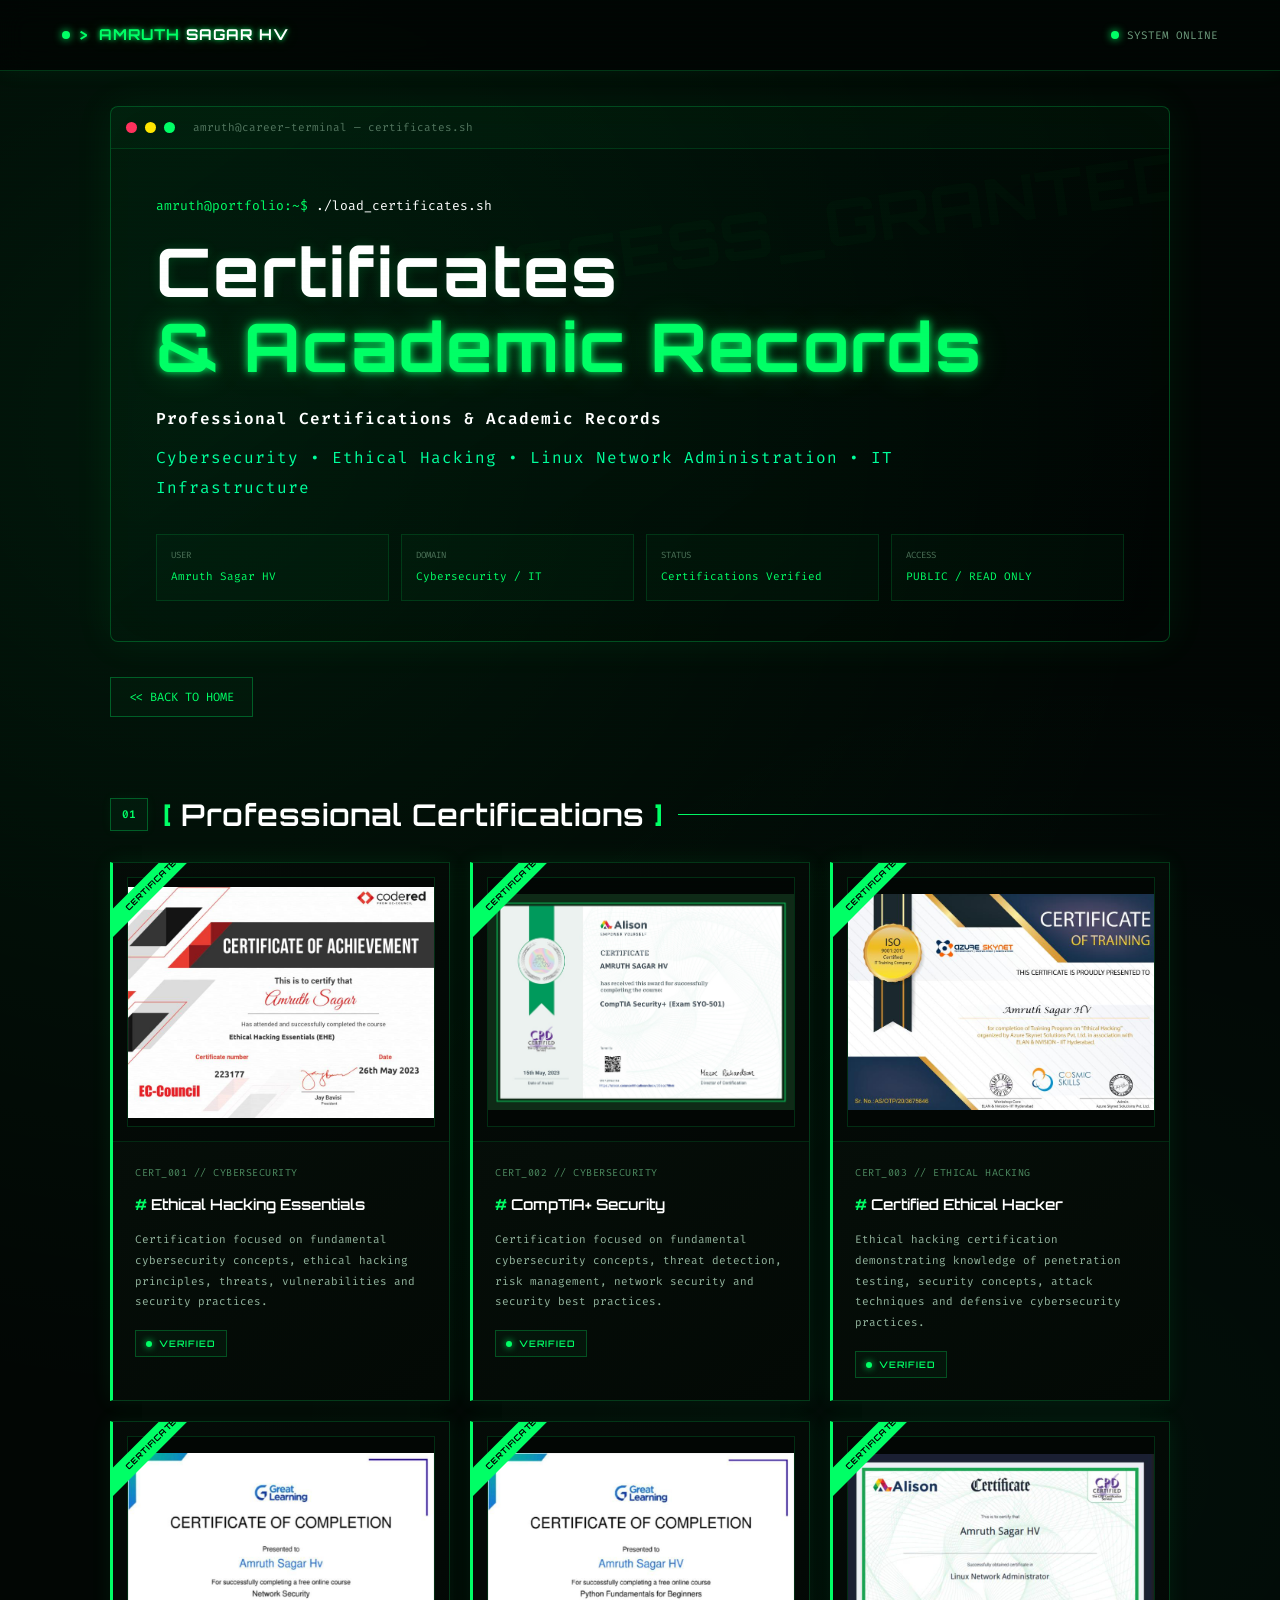
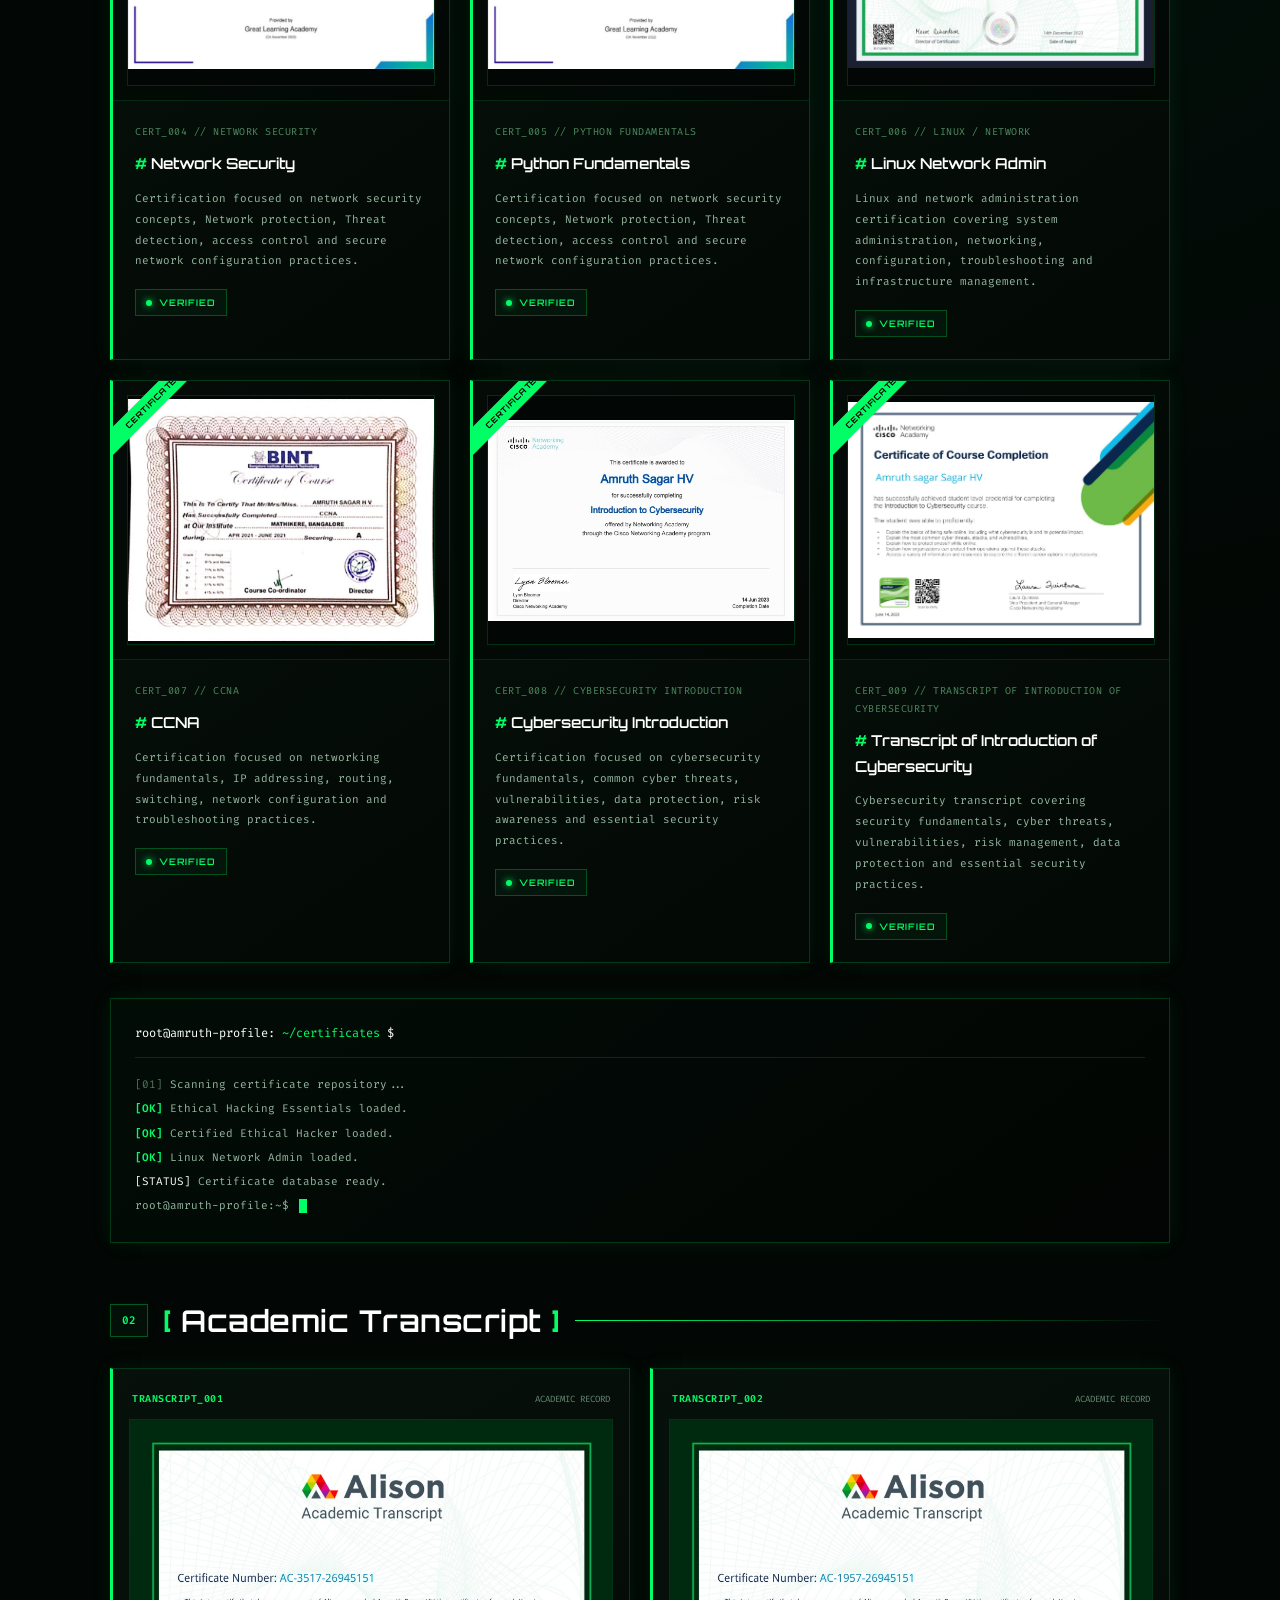
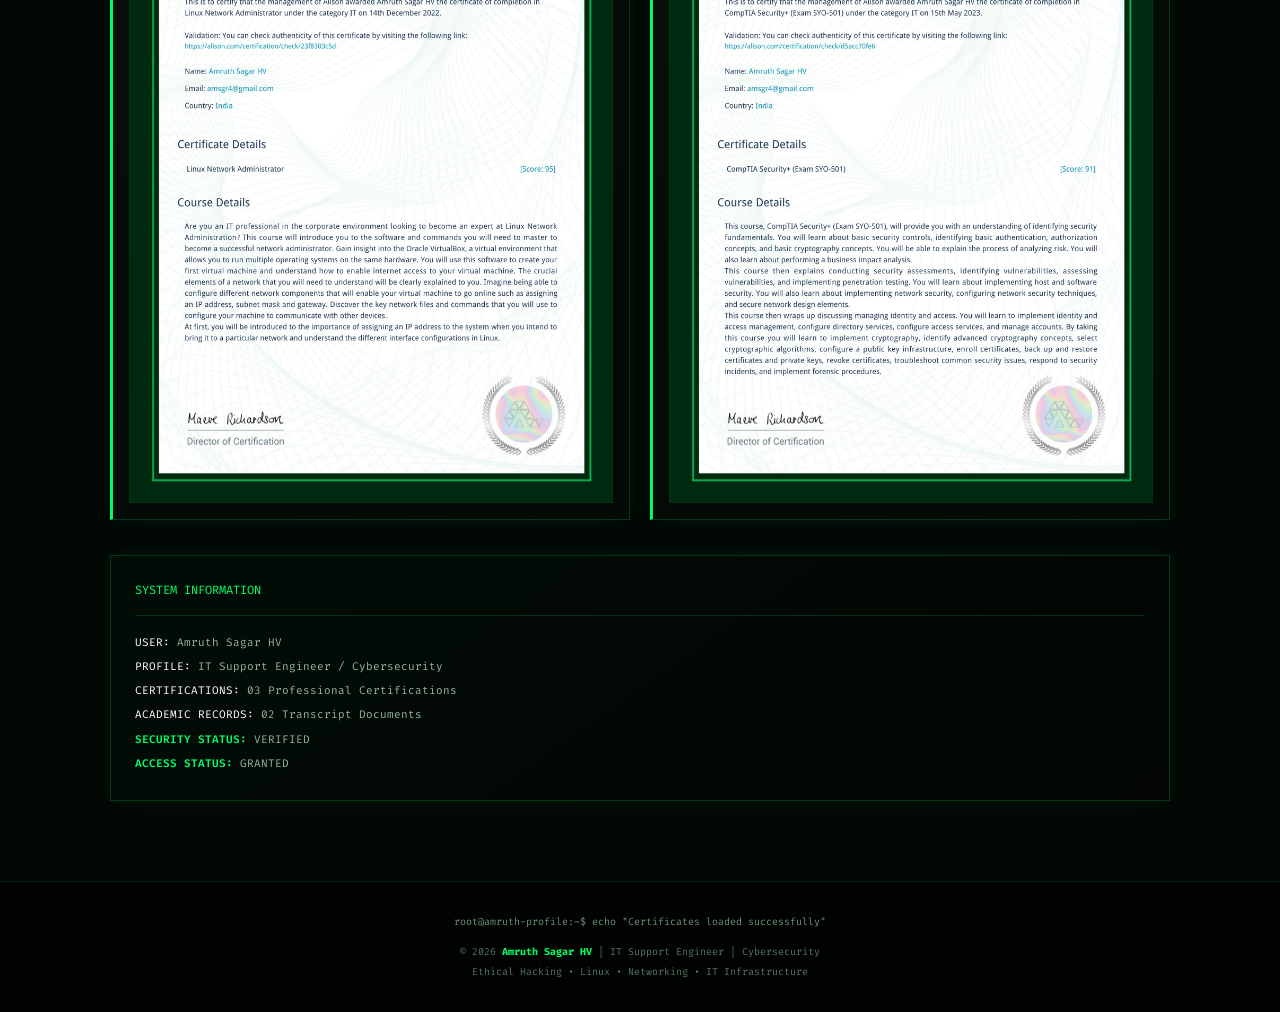
==== certificate.html @ bae7a98d "Update certificate details for cybersecurity transcript" ====
<!DOCTYPE html>
<html lang="en">
<head>
    <meta charset="UTF-8">

    <meta name="viewport"
          content="width=device-width, initial-scale=1.0">

    <meta name="description"
          content="Certificates & Academic Transcript - Amruth Sagar HV | IT Support Engineer | Cybersecurity | Ethical Hacking | Linux Network Administration">

    <meta name="keywords"
          content="Amruth Sagar HV, Certificates, Ethical Hacking Essentials, Certified Ethical Hacker, CEH, Linux Network Admin, Academic Transcript, Cybersecurity, IT Support Engineer">

    <meta name="author"
          content="Amruth Sagar HV">

    <meta name="theme-color"
          content="#020604">

    <title>Certificates | Amruth Sagar HV</title>

    <!-- =========================================================
         GOOGLE FONTS
    ========================================================== -->

    <link rel="preconnect"
          href="https://fonts.googleapis.com">

    <link rel="preconnect"
          href="https://fonts.gstatic.com"
          crossorigin>

    <link href="https://fonts.googleapis.com/css2?family=Fira+Code:wght@300;400;500;600;700&family=Orbitron:wght@400;500;600;700;800&display=swap"
          rel="stylesheet">

    <style>

        /* =========================================================
           ROOT VARIABLES — PROFESSIONAL EXPERIENCE THEME
        ========================================================= */

        :root {
            --black: #020604;
            --black2: #040a06;
            --panel: #07110b;
            --panel2: #09170e;

            --green: #00ff66;
            --green2: #00d957;
            --neon: #00ff9c;

            --text: #d9ffe6;
            --muted: #6e9b7d;
            --muted2: #42634d;

            --border: rgba(0,255,102,0.20);
            --danger: #ff315d;
            --warning: #ffe600;

            --shadow:
                0 0 20px rgba(0,255,102,0.08);
        }


        /* =========================================================
           RESET
        ========================================================= */

        * {
            margin: 0;
            padding: 0;
            box-sizing: border-box;
        }

        html {
            scroll-behavior: smooth;
            background: var(--black);
        }

        body {
            min-height: 100vh;

            background:
                radial-gradient(
                    circle at 15% 10%,
                    rgba(0,255,102,0.07),
                    transparent 25%
                ),
                radial-gradient(
                    circle at 85% 35%,
                    rgba(0,255,156,0.035),
                    transparent 28%
                ),
                var(--black);

            color: var(--text);

            font-family:
                "Fira Code",
                monospace;

            overflow-x: hidden;
        }

        a {
            color: inherit;
            text-decoration: none;
        }

        button,
        input {
            font: inherit;
        }

        img {
            max-width: 100%;
        }

        ::selection {
            background: var(--green);
            color: #000;
        }


        /* =========================================================
           MATRIX BACKGROUND
        ========================================================= */

        #matrix {
            position: fixed;
            inset: 0;

            width: 100%;
            height: 100%;

            z-index: -10;
            opacity: 0.09;

            pointer-events: none;
        }


        /* =========================================================
           CYBER GRID
        ========================================================= */

        body::after {
            content: "";

            position: fixed;
            inset: 0;

            z-index: -8;
            pointer-events: none;

            background-image:
                linear-gradient(
                    rgba(0,255,102,0.025) 1px,
                    transparent 1px
                ),
                linear-gradient(
                    90deg,
                    rgba(0,255,102,0.025) 1px,
                    transparent 1px
                );

            background-size: 45px 45px;

            mask-image:
                linear-gradient(
                    to bottom,
                    black,
                    transparent 90%
                );
        }


        /* =========================================================
           SCANLINES
        ========================================================= */

        body::before {
            content: "";

            position: fixed;
            inset: 0;

            z-index: 9998;
            pointer-events: none;

            background:
                repeating-linear-gradient(
                    to bottom,
                    rgba(0,255,102,0.025) 0px,
                    rgba(0,255,102,0.025) 1px,
                    transparent 1px,
                    transparent 4px
                );

            opacity: 0.45;
        }


        /* =========================================================
           TOP TERMINAL NAVIGATION
        ========================================================= */

        .terminal-bar {
            position: sticky;
            top: 0;
            z-index: 1000;

            width: 100%;

            background: rgba(2,6,4,0.94);

            backdrop-filter: blur(12px);
            -webkit-backdrop-filter: blur(12px);

            border-bottom: 1px solid var(--border);

            box-shadow:
                0 0 25px rgba(0,255,102,0.06);
        }

        .terminal-inner {
            width: 100%;
            max-width: 1200px;

            min-height: 70px;

            margin: auto;
            padding: 0 22px;

            display: flex;
            align-items: center;
            justify-content: space-between;
            gap: 20px;
        }

        .terminal-left {
            display: flex;
            align-items: center;
            gap: 9px;

            min-width: 0;
        }

        .terminal-dot {
            flex-shrink: 0;

            width: 8px;
            height: 8px;

            border-radius: 50%;

            background: var(--green);

            box-shadow:
                0 0 8px var(--green);

            animation: pulse 1.5s infinite;
        }

        .terminal-title {
            color: var(--green);

            font-family:
                "Orbitron",
                sans-serif;

            font-size: 15px;
            font-weight: 700;
            letter-spacing: 1px;

            text-shadow:
                0 0 5px var(--green),
                0 0 15px rgba(0,255,102,0.25);

            white-space: nowrap;
        }

        .terminal-title span {
            color: #fff;
        }

        .terminal-title::before {
            content: "> ";

            color: var(--green);

            font-family:
                "Fira Code",
                monospace;
        }

        .terminal-status {
            display: flex;
            align-items: center;
            gap: 8px;

            color: var(--muted);
            font-size: 11px;

            white-space: nowrap;
        }

        @keyframes pulse {
            0%, 100% {
                opacity: 1;
            }

            50% {
                opacity: 0.35;
            }
        }


        /* =========================================================
           MAIN CONTAINER
        ========================================================= */

        .container {
            width: 100%;
            max-width: 1100px;

            margin: 35px auto 80px;
            padding: 0 20px;
        }


        /* =========================================================
           HERO / TERMINAL WINDOW
        ========================================================= */

        .hero {
            position: relative;

            width: 100%;

            overflow: hidden;

            background:
                linear-gradient(
                    145deg,
                    rgba(0,255,102,0.035),
                    rgba(0,0,0,0.2)
                );

            border: 1px solid rgba(0,255,102,0.25);
            border-radius: 8px;

            box-shadow:
                0 0 40px rgba(0,255,102,0.07),
                inset 0 0 50px rgba(0,255,102,0.015);

            margin-bottom: 35px;
        }

        .hero-terminal-bar {
            min-height: 42px;

            padding: 0 15px;

            display: flex;
            align-items: center;
            gap: 8px;

            background: rgba(0,255,102,0.025);

            border-bottom:
                1px solid rgba(0,255,102,0.13);
        }

        .terminal-circle {
            width: 11px;
            height: 11px;

            flex-shrink: 0;
            border-radius: 50%;
        }

        .terminal-circle.red {
            background: var(--danger);
        }

        .terminal-circle.yellow {
            background: var(--warning);
        }

        .terminal-circle.green {
            background: var(--green);
        }

        .hero-terminal-title {
            margin-left: 10px;

            color: #53765f;
            font-size: 11px;

            overflow: hidden;
            text-overflow: ellipsis;
            white-space: nowrap;
        }

        .hero-content {
            position: relative;
            z-index: 1;

            padding: 45px 45px 40px;
        }

        .hero-content::after {
            content: "ACCESS_GRANTED";

            position: absolute;
            right: -20px;
            top: 35px;

            color: rgba(0,255,102,0.025);

            font-family:
                "Orbitron",
                sans-serif;

            font-size: clamp(25px, 5vw, 65px);
            font-weight: 800;

            transform: rotate(-8deg);

            pointer-events: none;
            white-space: nowrap;
        }

        .command-line {
            position: relative;
            z-index: 2;

            color: var(--green);

            font-size: 13px;
            line-height: 1.8;

            margin-bottom: 17px;

            overflow-wrap: anywhere;
        }

        .command-line span {
            color: #fff;
        }

        .hero h1 {
            position: relative;
            z-index: 2;

            color: #fff;

            font-family:
                "Orbitron",
                sans-serif;

            font-size: clamp(35px, 6vw, 67px);
            font-weight: 700;

            line-height: 1.12;
            letter-spacing: 2px;

            margin-bottom: 20px;

            text-shadow:
                0 0 12px rgba(0,255,102,0.16);
        }

        .hero h1 span {
            display: block;

            color: var(--green);

            text-shadow:
                0 0 8px var(--green),
                0 0 30px rgba(0,255,102,0.25);
        }

        .hero-subtitle {
            position: relative;
            z-index: 2;

            max-width: 850px;

            color: var(--neon);

            font-size: clamp(13px, 2vw, 16px);
            line-height: 1.9;
            letter-spacing: 1px;

            margin-bottom: 18px;
        }

        .hero-subtitle strong {
            color: #fff;
            font-weight: 600;
        }

        .hero-subtitle br {
            display: block;
            content: "";
            margin-bottom: 8px;
        }


        /* =========================================================
           SYSTEM INFO
        ========================================================= */

        .system-info {
            position: relative;
            z-index: 2;

            display: grid;
            grid-template-columns: repeat(4, minmax(0, 1fr));

            gap: 12px;
            margin-top: 30px;
        }

        .info-box {
            min-width: 0;

            padding: 14px;

            background: rgba(0,255,102,0.025);

            border:
                1px solid rgba(0,255,102,0.14);

            transition:
                border-color 0.3s ease,
                background 0.3s ease,
                transform 0.3s ease;
        }

        .info-box:hover {
            background: rgba(0,255,102,0.045);

            border-color:
                rgba(0,255,102,0.45);

            transform: translateY(-3px);
        }

        .info-label {
            display: block;

            color: #4d7259;

            font-size: 9px;
            text-transform: uppercase;

            margin-bottom: 7px;
        }

        .info-value {
            color: var(--green);

            font-size: 11px;
            line-height: 1.7;

            overflow-wrap: anywhere;
        }


        /* =========================================================
           BACK BUTTON
        ========================================================= */

        .back-button {
            display: inline-flex;
            align-items: center;
            justify-content: center;
            gap: 9px;

            padding: 11px 18px;

            color: var(--green);

            background: rgba(0,255,102,0.025);

            border:
                1px solid rgba(0,255,102,0.3);

            font-size: 12px;

            margin-bottom: 20px;

            transition:
                background 0.3s ease,
                color 0.3s ease,
                box-shadow 0.3s ease,
                transform 0.3s ease;
        }

        .back-button:hover {
            background: var(--green);
            color: #000;

            box-shadow:
                0 0 18px rgba(0,255,102,0.3);

            transform: translateX(-3px);
        }

        .back-button:focus-visible {
            outline: 2px solid var(--green);
            outline-offset: 4px;
        }


        /* =========================================================
           SECTION HEADERS
        ========================================================= */

        .section-header {
            display: flex;
            align-items: center;
            gap: 15px;

            margin: 55px 0 25px;
        }

        .section-number {
            flex-shrink: 0;

            color: var(--green);

            background: rgba(0,255,102,0.04);

            border:
                1px solid rgba(0,255,102,0.3);

            padding: 8px 11px;

            font-family:
                "Fira Code",
                monospace;

            font-size: 11px;
            font-weight: 600;

            box-shadow:
                0 0 12px rgba(0,255,102,0.05);
        }

        .section-header h2 {
            color: #fff;

            font-family:
                "Orbitron",
                sans-serif;

            font-size: clamp(20px, 3.5vw, 30px);
            font-weight: 600;

            line-height: 1.5;
            letter-spacing: 0.5px;
        }

        .section-header h2::before {
            content: "[ ";

            color: var(--green);
        }

        .section-header h2::after {
            content: " ]";

            color: var(--green);
        }

        .section-line {
            flex: 1;

            min-width: 15px;
            height: 1px;

            background:
                linear-gradient(
                    to right,
                    var(--green),
                    transparent
                );
        }


        /* =========================================================
           CERTIFICATE GRID
        ========================================================= */

        .certificate-grid {
            display: grid;

            grid-template-columns:
                repeat(3, minmax(0, 1fr));

            gap: 20px;
        }


        /* =========================================================
           CERTIFICATE CARDS
        ========================================================= */

        .certificate-card {
            position: relative;

            min-width: 0;
            overflow: hidden;

            background:
                linear-gradient(
                    145deg,
                    rgba(7,17,11,0.97),
                    rgba(3,9,5,0.98)
                );

            border:
                1px solid rgba(0,255,102,0.18);

            border-left:
                3px solid var(--green);

            box-shadow: var(--shadow);

            transition:
                transform 0.35s ease,
                border-color 0.35s ease,
                box-shadow 0.35s ease;
        }

        .certificate-card:hover {
            transform: translateY(-5px);

            border-color:
                rgba(0,255,102,0.5);

            box-shadow:
                0 0 25px rgba(0,255,102,0.10);
        }

        .certificate-card::before {
            content: "CERTIFICATE";

            position: absolute;
            top: 12px;
            left: -34px;

            z-index: 5;

            padding: 5px 38px;

            color: #000;
            background: var(--green);

            font-family:
                "Orbitron",
                sans-serif;

            font-size: 8px;
            font-weight: 700;
            letter-spacing: 0.5px;

            transform: rotate(-45deg);
        }

        .certificate-image-wrapper {
            padding: 14px;

            background: rgba(0,0,0,0.3);

            border-bottom:
                1px solid rgba(0,255,102,0.13);
        }

        .certificate-image-wrapper img {
            display: block;

            width: 100%;
            height: 250px;

            object-fit: contain;

            background: #020604;

            border:
                1px solid rgba(0,255,102,0.16);

            cursor: pointer;

            transition:
                border-color 0.3s ease,
                filter 0.3s ease;
        }

        .certificate-card:hover
        .certificate-image-wrapper img {
            border-color:
                rgba(0,255,102,0.5);

            filter: brightness(1.06);
        }

        .certificate-image-wrapper img:focus-visible,
        .transcript-card img:focus-visible {
            outline: 2px solid var(--green);
            outline-offset: 3px;
        }

        .certificate-content {
            padding: 22px;
        }

        .certificate-id {
            color: #4d8a60;

            font-size: 10px;
            letter-spacing: 0.5px;
            line-height: 1.8;

            margin-bottom: 10px;

            overflow-wrap: anywhere;
        }

        .certificate-content h3 {
            color: #fff;

            font-family:
                "Orbitron",
                sans-serif;

            font-size: 15px;
            font-weight: 600;

            line-height: 1.7;

            margin-bottom: 12px;
        }

        .certificate-content h3::before {
            content: "# ";

            color: var(--green);
        }

        .certificate-description {
            min-height: 0;

            color: #94b69f;

            font-size: 11px;
            line-height: 1.9;
        }

        .certificate-status {
            display: inline-flex;
            align-items: center;
            gap: 7px;

            margin-top: 17px;
            padding: 7px 10px;

            color: var(--green);

            background: rgba(0,255,102,0.04);

            border:
                1px solid rgba(0,255,102,0.25);

            font-family:
                "Orbitron",
                sans-serif;

            font-size: 9px;
            font-weight: 600;
            letter-spacing: 1px;
        }

        .certificate-status::before {
            content: "";

            display: inline-block;

            width: 6px;
            height: 6px;

            border-radius: 50%;

            background: var(--green);

            box-shadow:
                0 0 7px var(--green);
        }


        /* =========================================================
           TRANSCRIPT GRID
        ========================================================= */

        .transcript-grid {
            display: grid;

            grid-template-columns:
                repeat(2, minmax(0, 1fr));

            gap: 20px;
        }

        .transcript-card {
            min-width: 0;

            padding: 16px;

            background:
                linear-gradient(
                    145deg,
                    rgba(7,17,11,0.97),
                    rgba(3,9,5,0.98)
                );

            border:
                1px solid rgba(0,255,102,0.18);

            border-left:
                3px solid var(--green);

            box-shadow: var(--shadow);

            transition:
                transform 0.3s ease,
                border-color 0.3s ease,
                box-shadow 0.3s ease;
        }

        .transcript-card:hover {
            transform: translateY(-4px);

            border-color:
                rgba(0,255,102,0.45);

            box-shadow:
                0 0 25px rgba(0,255,102,0.08);
        }

        .transcript-header {
            display: flex;

            justify-content: space-between;
            align-items: center;

            flex-wrap: wrap;
            gap: 10px;

            padding: 7px 3px 14px;
        }

        .transcript-header span {
            color: var(--green);

            font-size: 10px;
            font-weight: 600;
            letter-spacing: 0.5px;
        }

        .transcript-header small {
            color: #668a72;

            font-size: 9px;
        }

        .transcript-card img {
            display: block;

            width: 100%;
            height: auto;

            background: #020604;

            border:
                1px solid rgba(0,255,102,0.18);

            cursor: pointer;

            transition:
                border-color 0.3s ease,
                filter 0.3s ease;
        }

        .transcript-card:hover img {
            border-color:
                rgba(0,255,102,0.5);

            filter: brightness(1.04);
        }


        /* =========================================================
           TERMINAL INFORMATION PANELS
        ========================================================= */

        .terminal-panel {
            margin-top: 35px;
            padding: 24px;

            background:
                linear-gradient(
                    145deg,
                    rgba(0,255,102,0.025),
                    rgba(0,0,0,0.2)
                );

            border:
                1px solid rgba(0,255,102,0.2);

            box-shadow: var(--shadow);
        }

        .terminal-panel-header {
            color: #fff;

            font-size: 12px;
            line-height: 1.8;

            padding-bottom: 13px;
            margin-bottom: 15px;

            border-bottom:
                1px solid rgba(0,255,102,0.16);

            overflow-wrap: anywhere;
        }

        .terminal-panel-header span {
            color: var(--green);
        }

        .terminal-output {
            color: #94b69f;

            font-size: 11px;
            line-height: 2.2;

            overflow-wrap: anywhere;
        }

        .terminal-output .success {
            color: var(--green);
            font-weight: 600;
        }

        .terminal-output .white {
            color: #fff;
        }

        .terminal-output .dim {
            color: #52745d;
        }

        .cursor {
            display: inline-block;

            width: 8px;
            height: 14px;

            background: var(--green);

            vertical-align: middle;
            margin-left: 3px;

            animation: blink 1s infinite;
        }

        @keyframes blink {
            0%, 45% {
                opacity: 1;
            }

            46%, 100% {
                opacity: 0;
            }
        }


        /* =========================================================
           FOOTER
        ========================================================= */

        footer {
            background: #010302;

            border-top:
                1px solid rgba(0,255,102,0.14);

            padding: 30px 20px;

            text-align: center;

            color: #55745f;

            font-size: 10px;
            line-height: 2;
        }

        footer strong {
            color: var(--green);
        }

        .footer-command {
            color: #6b9276;

            font-size: 10px;

            margin-bottom: 10px;

            overflow-wrap: anywhere;
        }

        .footer-details {
            color: #55745f;
        }


        /* =========================================================
           IMAGE PREVIEW MODAL
        ========================================================= */

        .modal {
            display: none;

            position: fixed;
            inset: 0;

            z-index: 10000;

            align-items: center;
            justify-content: center;

            padding: 30px;

            background: rgba(0,0,0,0.94);

            backdrop-filter: blur(8px);
            -webkit-backdrop-filter: blur(8px);
        }

        .modal.active {
            display: flex;
        }

        .modal img {
            display: block;

            max-width: 95vw;
            max-height: 90vh;

            width: auto;
            height: auto;

            object-fit: contain;

            background: #020604;

            border:
                1px solid var(--green);

            box-shadow:
                0 0 40px rgba(0,255,102,0.25);
        }

        .modal-close {
            position: fixed;

            top: 18px;
            right: 25px;

            z-index: 10001;

            display: flex;
            align-items: center;
            justify-content: center;

            width: 42px;
            height: 42px;

            color: var(--green);

            background: rgba(2,6,4,0.9);

            border:
                1px solid rgba(0,255,102,0.3);

            font-family:
                "Fira Code",
                monospace;

            font-size: 30px;
            line-height: 1;

            cursor: pointer;

            transition:
                background 0.25s ease,
                color 0.25s ease;
        }

        .modal-close:hover {
            background: var(--green);
            color: #000;
        }

        .modal-close:focus-visible {
            outline: 2px solid #fff;
            outline-offset: 3px;
        }


        /* =========================================================
           SCROLLBAR
        ========================================================= */

        ::-webkit-scrollbar {
            width: 8px;
        }

        ::-webkit-scrollbar-track {
            background: #020604;
        }

        ::-webkit-scrollbar-thumb {
            background: #087a39;

            border:
                1px solid rgba(0,255,102,0.25);
        }

        ::-webkit-scrollbar-thumb:hover {
            background: var(--green);
        }


        /* =========================================================
           ACCESSIBILITY
        ========================================================= */

        a:focus-visible,
        button:focus-visible {
            outline: 2px solid var(--green);
            outline-offset: 4px;
        }

        @media (prefers-reduced-motion: reduce) {
            *,
            *::before,
            *::after {
                scroll-behavior: auto !important;
                animation-duration: 0.01ms !important;
                animation-iteration-count: 1 !important;
                transition-duration: 0.01ms !important;
            }
        }


        /* =========================================================
           RESPONSIVE — TABLETS
        ========================================================= */

        @media (max-width: 950px) {
            .certificate-grid {
                grid-template-columns:
                    repeat(2, minmax(0, 1fr));
            }

            .system-info {
                grid-template-columns:
                    repeat(2, minmax(0, 1fr));
            }

            .certificate-image-wrapper img {
                height: 260px;
            }
        }


        /* =========================================================
           RESPONSIVE — MOBILE
        ========================================================= */

        @media (max-width: 650px) {
            .terminal-inner {
                min-height: 60px;
                padding: 0 15px;
            }

            .terminal-title {
                font-size: 12px;
            }

            .terminal-status {
                font-size: 9px;
            }

            .container {
                width: 100%;

                margin: 25px auto 55px;
                padding: 0 15px;
            }

            .hero-content {
                padding: 32px 22px 28px;
            }

            .hero h1 {
                font-size: 34px;
                letter-spacing: 1px;
            }

            .hero-subtitle {
                font-size: 12px;
                letter-spacing: 0;
            }

            .hero-terminal-title {
                font-size: 9px;
                margin-left: 4px;
            }

            .hero-content::after {
                top: 20px;
                right: -35px;
                font-size: 28px;
            }

            .system-info {
                grid-template-columns:
                    repeat(2, minmax(0, 1fr));

                gap: 9px;
                margin-top: 25px;
            }

            .info-box {
                padding: 12px;
            }

            .info-value {
                font-size: 10px;
            }

            .section-header {
                gap: 10px;
                margin-top: 45px;
            }

            .section-header h2 {
                font-size: 18px;
            }

            .section-line {
                display: none;
            }

            .certificate-grid,
            .transcript-grid {
                grid-template-columns: 1fr;
            }

            .certificate-image-wrapper img {
                height: auto;
                max-height: 420px;
                min-height: 200px;
            }

            .certificate-content {
                padding: 21px;
            }

            .certificate-content h3 {
                font-size: 16px;
            }

            .certificate-description {
                font-size: 11px;
            }

            .transcript-card {
                padding: 13px;
            }

            .terminal-panel {
                padding: 18px;
            }

            .terminal-output {
                font-size: 10px;
                line-height: 2.1;
            }

            .modal {
                padding: 15px;
            }

            .modal img {
                max-width: 96vw;
                max-height: 82vh;
            }

            .modal-close {
                top: 10px;
                right: 10px;
            }

            footer {
                padding: 25px 15px;
            }
        }


        /* =========================================================
           RESPONSIVE — SMALL MOBILE
        ========================================================= */

        @media (max-width: 420px) {
            .terminal-title {
                font-size: 10px;
                letter-spacing: 0.4px;
            }

            .terminal-status {
                display: none;
            }

            .hero-content {
                padding: 28px 17px;
            }

            .hero h1 {
                font-size: 29px;
            }

            .hero-subtitle {
                font-size: 11px;
                line-height: 1.9;
            }

            .system-info {
                grid-template-columns: 1fr;
            }

            .info-box {
                padding: 12px 14px;
            }

            .section-header h2 {
                font-size: 15px;
            }

            .section-number {
                padding: 7px 9px;
            }

            .certificate-content h3 {
                font-size: 14px;
            }

            .certificate-image-wrapper {
                padding: 10px;
            }

            .terminal-panel {
                padding: 14px;
            }
        }

    </style>
</head>

<body>

    <!-- =========================================================
         MATRIX CANVAS
    ========================================================== -->

    <canvas id="matrix" aria-hidden="true"></canvas>


    <!-- =========================================================
         TERMINAL HEADER
    ========================================================== -->

    <header class="terminal-bar">

        <div class="terminal-inner">

            <div class="terminal-left">

                <div class="terminal-dot"></div>

                <div class="terminal-title">
                    AMRUTH <span>SAGAR HV</span>
                </div>

            </div>

            <div class="terminal-status">

                <span class="terminal-dot"></span>

                SYSTEM ONLINE

            </div>

        </div>

    </header>


    <!-- =========================================================
         MAIN
    ========================================================== -->

    <main class="container">


        <!-- =====================================================
             HERO
        ====================================================== -->

        <section class="hero">

            <div class="hero-terminal-bar">

                <span class="terminal-circle red"></span>

                <span class="terminal-circle yellow"></span>

                <span class="terminal-circle green"></span>

                <span class="hero-terminal-title">
                    amruth@career-terminal — certificates.sh
                </span>

            </div>


            <div class="hero-content">

                <div class="command-line">

                    amruth@portfolio:~$
                    <span>./load_certificates.sh</span>

                </div>


                <h1>
                    Certificates
                    <span>& Academic Records</span>
                </h1>


                <p class="hero-subtitle">

                    <strong>
                        Professional Certifications & Academic Records
                    </strong>
                    <br>

                    Cybersecurity • Ethical Hacking • Linux Network Administration
                    • IT Infrastructure

                </p>


                <div class="system-info">

                    <div class="info-box">

                        <div class="info-label">
                            USER
                        </div>

                        <div class="info-value">
                            Amruth Sagar HV
                        </div>

                    </div>


                    <div class="info-box">

                        <div class="info-label">
                            DOMAIN
                        </div>

                        <div class="info-value">
                            Cybersecurity / IT
                        </div>

                    </div>


                    <div class="info-box">

                        <div class="info-label">
                            STATUS
                        </div>

                        <div class="info-value">
                            Certifications Verified
                        </div>

                    </div>


                    <div class="info-box">

                        <div class="info-label">
                            ACCESS
                        </div>

                        <div class="info-value">
                            PUBLIC / READ ONLY
                        </div>

                    </div>

                </div>

            </div>

        </section>


        <!-- =====================================================
             BACK
        ====================================================== -->

        <a href="index.html" class="back-button">

            &lt;&lt; BACK TO HOME

        </a>


        <!-- =====================================================
             PROFESSIONAL CERTIFICATIONS
        ====================================================== -->

        <div class="section-header">

            <div class="section-number">
                01
            </div>

            <h2>
                Professional Certifications
            </h2>

            <div class="section-line"></div>

        </div>


        <section class="certificate-grid">


            <!-- =================================================
                 ETHICAL HACKING ESSENTIALS
            ================================================== -->

            <article class="certificate-card">

                <div class="certificate-image-wrapper">

                    <img
                        src="Certificates/EHE.jfif"
                        alt="Ethical Hacking Essentials Certificate"
                        loading="lazy"
                        tabindex="0"
                        onclick="openImage(this.src)"
                        onkeydown="if(event.key==='Enter'||event.key===' '){event.preventDefault();openImage(this.src)}"
                    >

                </div>


                <div class="certificate-content">

                    <div class="certificate-id">
                        CERT_001 // CYBERSECURITY
                    </div>

                    <h3>
                        Ethical Hacking Essentials
                    </h3>

                    <p class="certificate-description">

                        Certification focused on fundamental
                        cybersecurity concepts, ethical hacking
                        principles, threats, vulnerabilities and
                        security practices.

                    </p>

                    <span class="certificate-status">
                        VERIFIED
                    </span>

                </div>

            </article>




            <!-- =================================================
                 COMPTIA+ SECURITY
            ================================================== -->

            <article class="certificate-card">

                <div class="certificate-image-wrapper">

                    <img
                        src="Certificates/Comptia.jfif"
                        alt="CompTIA+ Security"
                        loading="lazy"
                        tabindex="0"
                        onclick="openImage(this.src)"
                        onkeydown="if(event.key==='Enter'||event.key===' '){event.preventDefault();openImage(this.src)}"
                    >

                </div>


                <div class="certificate-content">

                    <div class="certificate-id">
                        CERT_002 // CYBERSECURITY
                    </div>

                    <h3>
                        CompTIA+ Security
                    </h3>

                    <p class="certificate-description">

                    Certification focused on fundamental cybersecurity concepts, 
                    threat detection, risk management, network security and 
                    security best practices.

                    </p>

                    <span class="certificate-status">
                        VERIFIED
                    </span>

                </div>

            </article>
            


            <!-- =================================================
                 CERTIFIED ETHICAL HACKER
            ================================================== -->

            <article class="certificate-card">

                <div class="certificate-image-wrapper">

                    <img
                        src="Certificates/ceh.jfif"
                        alt="Certified Ethical Hacker Certificate"
                        loading="lazy"
                        tabindex="0"
                        onclick="openImage(this.src)"
                        onkeydown="if(event.key==='Enter'||event.key===' '){event.preventDefault();openImage(this.src)}"
                    >

                </div>


                <div class="certificate-content">

                    <div class="certificate-id">
                        CERT_003 // ETHICAL HACKING
                    </div>

                    <h3>
                        Certified Ethical Hacker
                    </h3>

                    <p class="certificate-description">

                        Ethical hacking certification demonstrating
                        knowledge of penetration testing, security
                        concepts, attack techniques and defensive
                        cybersecurity practices.

                    </p>

                    <span class="certificate-status">
                        VERIFIED
                    </span>

                </div>

            </article>




            <!-- =================================================
                 NETWORK SECURITY
            ================================================== -->

            <article class="certificate-card">

                <div class="certificate-image-wrapper">

                    <img
                        src="Certificates/ns.jfif"
                        alt="Network Security"
                        loading="lazy"
                        tabindex="0"
                        onclick="openImage(this.src)"
                        onkeydown="if(event.key==='Enter'||event.key===' '){event.preventDefault();openImage(this.src)}"
                    >

                </div>


                <div class="certificate-content">

                    <div class="certificate-id">
                        CERT_004 // NETWORK SECURITY
                    </div>

                    <h3>
                        Network Security
                    </h3>

                    <p class="certificate-description">

                    Certification focused on network security concepts, 
                    Network protection, Threat detection, access control 
                    and secure network configuration practices.

                    </p>

                    <span class="certificate-status">
                        VERIFIED
                    </span>

                </div>

            </article>
            


            <!-- =================================================
                 PYTHON FUNDAMENTALS
            ================================================== -->

            <article class="certificate-card">

                <div class="certificate-image-wrapper">

                    <img
                        src="Certificates/pfb.jfif"
                        alt="Python Fundamentals"
                        loading="lazy"
                        tabindex="0"
                        onclick="openImage(this.src)"
                        onkeydown="if(event.key==='Enter'||event.key===' '){event.preventDefault();openImage(this.src)}"
                    >

                </div>


                <div class="certificate-content">

                    <div class="certificate-id">
                        CERT_005 // PYTHON FUNDAMENTALS
                    </div>

                    <h3>
                        Python Fundamentals
                    </h3>

                    <p class="certificate-description">

                    Certification focused on network security concepts, 
                    Network protection, Threat detection, access control 
                    and secure network configuration practices.

                    </p>

                    <span class="certificate-status">
                        VERIFIED
                    </span>

                </div>

            </article>
            
            

            <!-- =================================================
                 LINUX NETWORK ADMIN
            ================================================== -->

            <article class="certificate-card">

                <div class="certificate-image-wrapper">

                    <img
                        src="Certificates/lna.jfif"
                        alt="Linux Network Admin Certificate"
                        loading="lazy"
                        tabindex="0"
                        onclick="openImage(this.src)"
                        onkeydown="if(event.key==='Enter'||event.key===' '){event.preventDefault();openImage(this.src)}"
                    >

                </div>


                <div class="certificate-content">

                    <div class="certificate-id">
                        CERT_006 // LINUX / NETWORK
                    </div>

                    <h3>
                        Linux Network Admin
                    </h3>

                    <p class="certificate-description">

                        Linux and network administration certification
                        covering system administration, networking,
                        configuration, troubleshooting and infrastructure
                        management.

                    </p>

                    <span class="certificate-status">
                        VERIFIED
                    </span>

                </div>

            </article>








         <!-- =================================================
                 CCNA
            ================================================== -->

            <article class="certificate-card">

                <div class="certificate-image-wrapper">

                    <img
                        src="Certificates/ccna.jfif"
                        alt="CCNA"
                        loading="lazy"
                        tabindex="0"
                        onclick="openImage(this.src)"
                        onkeydown="if(event.key==='Enter'||event.key===' '){event.preventDefault();openImage(this.src)}"
                    >

                </div>


                <div class="certificate-content">

                    <div class="certificate-id">
                        CERT_007 // CCNA
                    </div>

                    <h3>
                        CCNA
                    </h3>

                    <p class="certificate-description">

                    Certification focused on networking fundamentals, 
                    IP addressing, routing, switching, network 
                    configuration and troubleshooting practices.

                    </p>

                    <span class="certificate-status">
                        VERIFIED
                    </span>

                </div>

            </article>
            


            <!-- =================================================
                 CYBERSECURITY INTRODUCTION
            ================================================== -->

            <article class="certificate-card">

                <div class="certificate-image-wrapper">

                    <img
                        src="Certificates/introcyber.jfif"
                        alt="CYBERSECURITY INTRODUCTION"
                        loading="lazy"
                        tabindex="0"
                        onclick="openImage(this.src)"
                        onkeydown="if(event.key==='Enter'||event.key===' '){event.preventDefault();openImage(this.src)}"
                    >

                </div>


                <div class="certificate-content">

                    <div class="certificate-id">
                        CERT_008 // CYBERSECURITY INTRODUCTION
                    </div>

                    <h3>
                        Cybersecurity Introduction
                    </h3>

                    <p class="certificate-description">

                    Certification focused on cybersecurity fundamentals, 
                    common cyber threats, vulnerabilities, data protection, 
                    risk awareness and essential security practices.

                    </p>

                    <span class="certificate-status">
                        VERIFIED
                    </span>

                </div>

            </article>
            
            

            <!-- =================================================
                 TRANSCRIPT OF INTRODUCTION OF CYBERSECURITY 
            ================================================== -->

            <article class="certificate-card">

                <div class="certificate-image-wrapper">

                    <img
                        src="Certificates/1720263357116.jfif"
                        alt="Transcript of Introduction of Cybersecurity"
                        loading="lazy"
                        tabindex="0"
                        onclick="openImage(this.src)"
                        onkeydown="if(event.key==='Enter'||event.key===' '){event.preventDefault();openImage(this.src)}"
                    >

                </div>


                <div class="certificate-content">

                    <div class="certificate-id">
                        CERT_009 // TRANSCRIPT OF INTRODUCTION OF CYBERSECURITY
                    </div>

                    <h3>
                        Transcript of Introduction of Cybersecurity
                    </h3>

                    <p class="certificate-description">

                    Cybersecurity transcript covering security fundamentals, 
                    cyber threats, vulnerabilities, risk management, 
                    data protection and essential security practices.

                    </p>

                    <span class="certificate-status">
                        VERIFIED
                    </span>

                </div>

            </article>
            


        </section>


        <!-- =====================================================
             TERMINAL STATUS
        ====================================================== -->

        <section class="terminal-panel">

            <div class="terminal-panel-header">

                root@amruth-profile:
                <span>
                    ~/certificates
                </span>
                $

            </div>


            <div class="terminal-output">

                <div>
                    <span class="dim">
                        [01]
                    </span>

                    Scanning certificate repository...
                </div>


                <div>
                    <span class="success">
                        [OK]
                    </span>

                    Ethical Hacking Essentials loaded.
                </div>


                <div>
                    <span class="success">
                        [OK]
                    </span>

                    Certified Ethical Hacker loaded.
                </div>


                <div>
                    <span class="success">
                        [OK]
                    </span>

                    Linux Network Admin loaded.
                </div>


                <div>

                    <span class="white">
                        [STATUS]
                    </span>

                    Certificate database ready.

                </div>


                <div>

                    root@amruth-profile:~$

                    <span class="cursor"></span>

                </div>

            </div>

        </section>


        <!-- =====================================================
             ACADEMIC TRANSCRIPT
        ====================================================== -->

        <div class="section-header">

            <div class="section-number">
                02
            </div>

            <h2>
                Academic Transcript
            </h2>

            <div class="section-line"></div>

        </div>


        <section class="transcript-grid">


            <!-- =================================================
                 LINUX NETWORK ADMIN TRANSCRIPT
            ================================================== -->

            <article class="transcript-card">

                <div class="transcript-header">

                    <span>
                        TRANSCRIPT_001
                    </span>

                    <small>
                        ACADEMIC RECORD
                    </small>

                </div>


                <img
                    src="Certificates/lnatrans.jfif"
                    alt="Linux Network Admin Academic Transcript"
                    loading="lazy"
                    tabindex="0"
                    onclick="openImage(this.src)"
                    onkeydown="if(event.key==='Enter'||event.key===' '){event.preventDefault();openImage(this.src)}"
                >

            </article>


            <!-- =================================================
                 COMPUTER TRANSCRIPT
            ================================================== -->

            <article class="transcript-card">

                <div class="transcript-header">

                    <span>
                        TRANSCRIPT_002
                    </span>

                    <small>
                        ACADEMIC RECORD
                    </small>

                </div>


                <img
                    src="Certificates/comptrans.jfif"
                    alt="Academic Computer Transcript"
                    loading="lazy"
                    tabindex="0"
                    onclick="openImage(this.src)"
                    onkeydown="if(event.key==='Enter'||event.key===' '){event.preventDefault();openImage(this.src)}"
                >

            </article>


        </section>


        <!-- =====================================================
             FINAL TERMINAL
        ====================================================== -->

        <section class="terminal-panel">

            <div class="terminal-panel-header">

                <span>
                    SYSTEM INFORMATION
                </span>

            </div>


            <div class="terminal-output">

                <div>
                    <span class="white">
                        USER:
                    </span>

                    Amruth Sagar HV
                </div>


                <div>
                    <span class="white">
                        PROFILE:
                    </span>

                    IT Support Engineer / Cybersecurity
                </div>


                <div>
                    <span class="white">
                        CERTIFICATIONS:
                    </span>

                    03 Professional Certifications
                </div>


                <div>
                    <span class="white">
                        ACADEMIC RECORDS:
                    </span>

                    02 Transcript Documents
                </div>


                <div>
                    <span class="success">
                        SECURITY STATUS:
                    </span>

                    VERIFIED
                </div>


                <div>
                    <span class="success">
                        ACCESS STATUS:
                    </span>

                    GRANTED
                </div>

            </div>

        </section>


    </main>


    <!-- =========================================================
         FOOTER
    ========================================================== -->

    <footer>

        <div class="footer-command">

            root@amruth-profile:~$ echo "Certificates loaded successfully"

        </div>

        <div>

            © <span id="year"></span>
            <strong>Amruth Sagar HV</strong>

            |

            IT Support Engineer

            |

            Cybersecurity

        </div>

        <div class="footer-details">

            Ethical Hacking • Linux • Networking • IT Infrastructure

        </div>

    </footer>


    <!-- =========================================================
         IMAGE MODAL
    ========================================================== -->

    <div
        class="modal"
        id="imageModal"
        role="dialog"
        aria-modal="true"
        aria-label="Certificate Preview"
        aria-hidden="true"
        onclick="closeImage(event)"
    >

        <button
            type="button"
            class="modal-close"
            aria-label="Close certificate preview"
            onclick="closeImage()"
        >
            &times;
        </button>


        <img
            id="modalImage"
            src=""
            alt="Certificate Preview"
        >

    </div>


    <!-- =========================================================
         JAVASCRIPT
    ========================================================== -->

    <script>

        /* =====================================================
           CURRENT YEAR
        ===================================================== */

        document.getElementById("year").textContent =
            new Date().getFullYear();


        /* =====================================================
           MATRIX BACKGROUND EFFECT
        ===================================================== */

        const canvas =
            document.getElementById("matrix");

        const ctx =
            canvas.getContext("2d");

        let width;
        let height;
        let columns;
        let drops;

        const chars =
            "01ABCDEFGHIJKLMNOPQRSTUVWXYZ#$%&@<>[]{}";

        const reducedMotion =
            window.matchMedia(
                "(prefers-reduced-motion: reduce)"
            ).matches;

        function resizeMatrix() {

            const pixelRatio =
                Math.min(window.devicePixelRatio || 1, 2);

            width = window.innerWidth;
            height = window.innerHeight;

            canvas.width =
                Math.floor(width * pixelRatio);

            canvas.height =
                Math.floor(height * pixelRatio);

            canvas.style.width = width + "px";
            canvas.style.height = height + "px";

            ctx.setTransform(
                pixelRatio,
                0,
                0,
                pixelRatio,
                0,
                0
            );

            columns =
                Math.floor(width / 18);

            drops =
                Array(columns).fill(1);
        }

        resizeMatrix();

        window.addEventListener(
            "resize",
            resizeMatrix
        );

        function matrixAnimation() {

            if (
                document.hidden ||
                reducedMotion
            ) {
                return;
            }

            ctx.fillStyle =
                "rgba(2,6,4,0.07)";

            ctx.fillRect(
                0,
                0,
                width,
                height
            );

            ctx.fillStyle =
                "#00ff66";

            ctx.font =
                "14px monospace";

            for (
                let i = 0;
                i < drops.length;
                i++
            ) {

                const character =
                    chars[
                        Math.floor(
                            Math.random() *
                            chars.length
                        )
                    ];

                ctx.fillText(
                    character,
                    i * 18,
                    drops[i] * 18
                );

                if (
                    drops[i] * 18 > height &&
                    Math.random() > 0.975
                ) {
                    drops[i] = 0;
                }

                drops[i]++;
            }

            requestAnimationFrame(
                matrixAnimation
            );
        }

        if (!reducedMotion) {
            matrixAnimation();
        }

        document.addEventListener(
            "visibilitychange",
            function() {

                if (
                    !document.hidden &&
                    !reducedMotion
                ) {
                    matrixAnimation();
                }

            }
        );


        /* =====================================================
           IMAGE PREVIEW
        ===================================================== */

        const imageModal =
            document.getElementById("imageModal");

        const modalImage =
            document.getElementById("modalImage");

        let previousFocus = null;

        function openImage(imageSource) {

            previousFocus =
                document.activeElement;

            modalImage.src =
                imageSource;

            imageModal.classList.add("active");

            imageModal.setAttribute(
                "aria-hidden",
                "false"
            );

            document.body.style.overflow =
                "hidden";

            imageModal.querySelector(
                ".modal-close"
            ).focus();
        }


        /* =====================================================
           CLOSE IMAGE
        ===================================================== */

        function closeImage(event) {

            if (
                event &&
                event.target === modalImage
            ) {
                return;
            }

            if (
                event &&
                event.target !== imageModal &&
                !event.target.closest(".modal-close")
            ) {
                return;
            }

            imageModal.classList.remove("active");

            imageModal.setAttribute(
                "aria-hidden",
                "true"
            );

            modalImage.src = "";

            document.body.style.overflow = "";

            if (
                previousFocus &&
                typeof previousFocus.focus === "function"
            ) {
                previousFocus.focus();
            }
        }


        /* =====================================================
           ESC KEY
        ===================================================== */

        document.addEventListener(
            "keydown",
            function(event) {

                if (
                    event.key === "Escape" &&
                    imageModal.classList.contains("active")
                ) {
                    closeImage();
                }

            }
        );


        /* =====================================================
           TERMINAL TYPING EFFECT
        ===================================================== */

        const command =
            document.querySelector(
                ".command-line span"
            );

        if (command && !reducedMotion) {

            const originalText =
                command.textContent;

            command.textContent = "";

            let index = 0;

            function typeCommand() {

                if (
                    index < originalText.length &&
                    !document.hidden
                ) {

                    command.textContent +=
                        originalText.charAt(index);

                    index++;

                    setTimeout(
                        typeCommand,
                        35
                    );

                } else if (
                    index < originalText.length
                ) {

                    document.addEventListener(
                        "visibilitychange",
                        function resumeTyping() {

                            if (!document.hidden) {

                                document.removeEventListener(
                                    "visibilitychange",
                                    resumeTyping
                                );

                                typeCommand();
                            }

                        }
                    );

                }

            }

            typeCommand();

        }


        /* =====================================================
           PAUSE MATRIX WHEN PAGE IS HIDDEN
        ===================================================== */

        document.addEventListener(
            "visibilitychange",
            function() {

                if (
                    !document.hidden &&
                    !reducedMotion
                ) {
                    matrixAnimation();
                }

            }
        );

    </script>

</body>
</html>
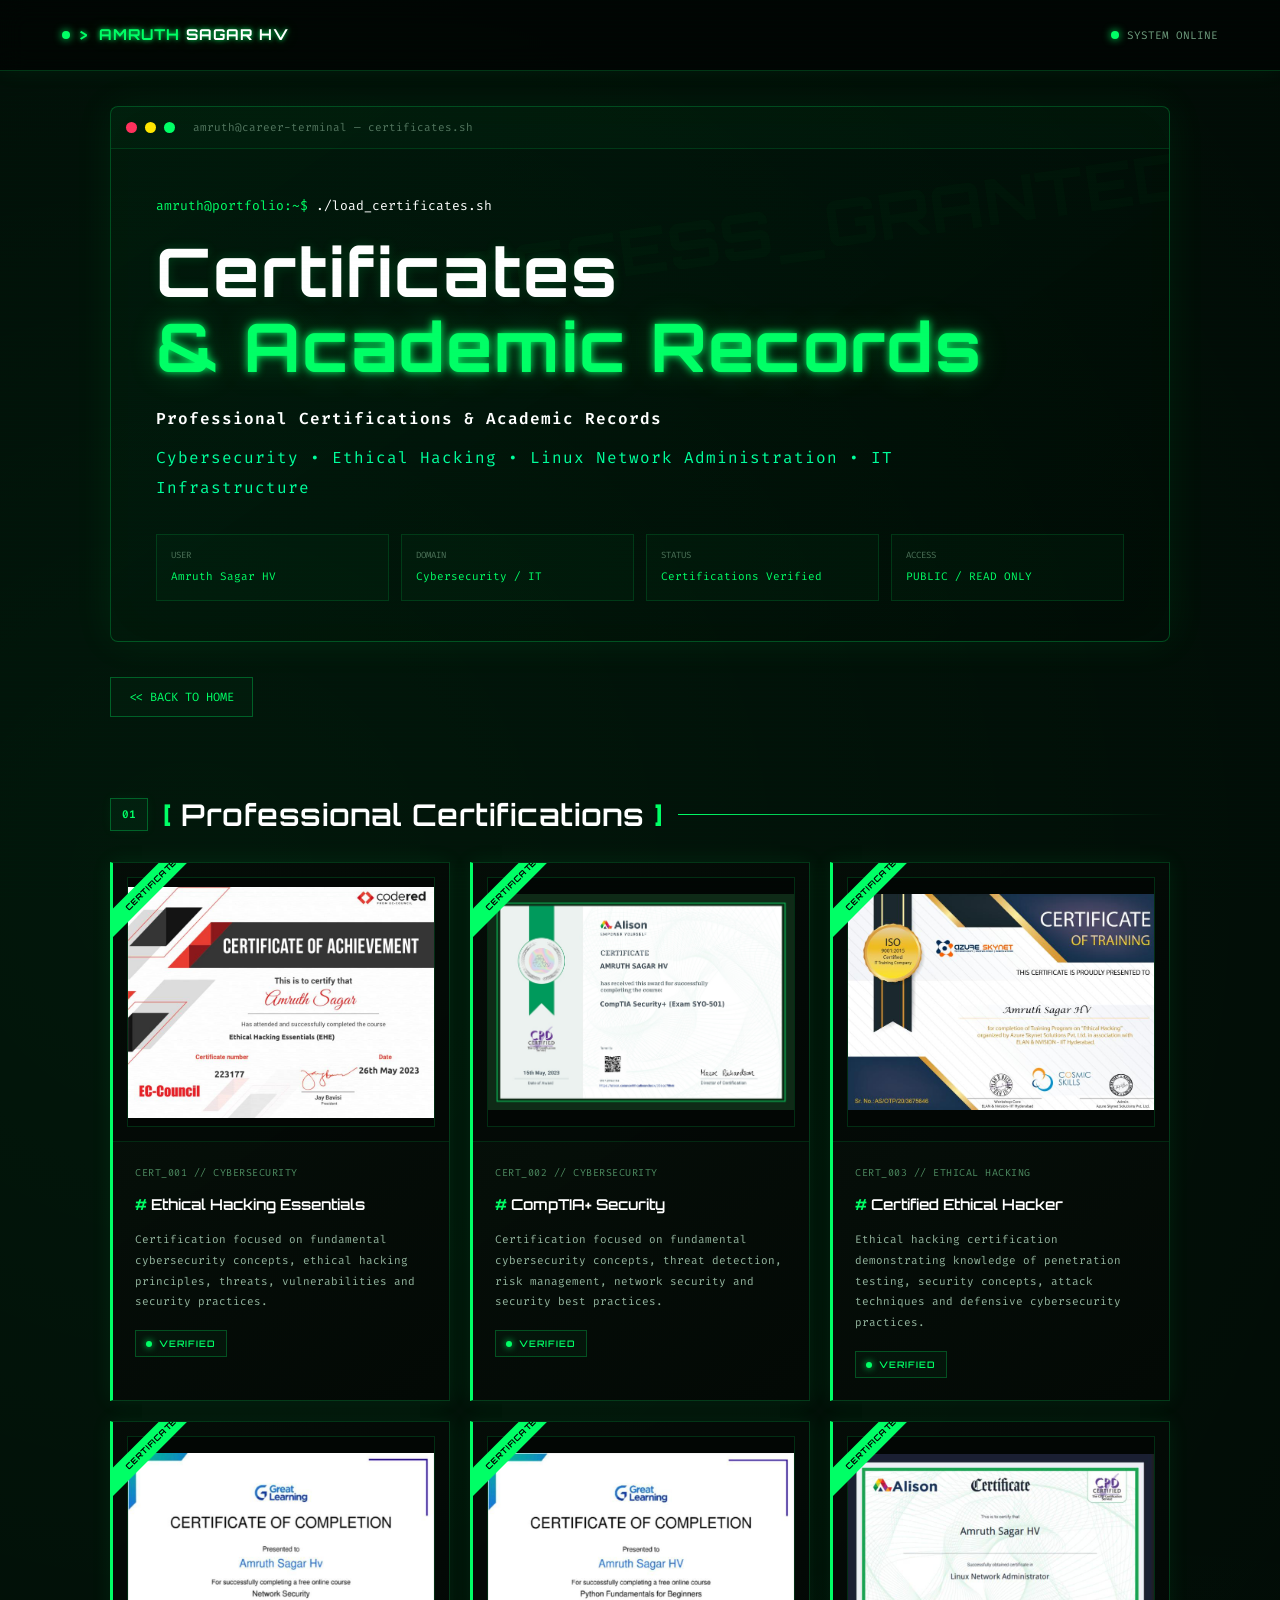
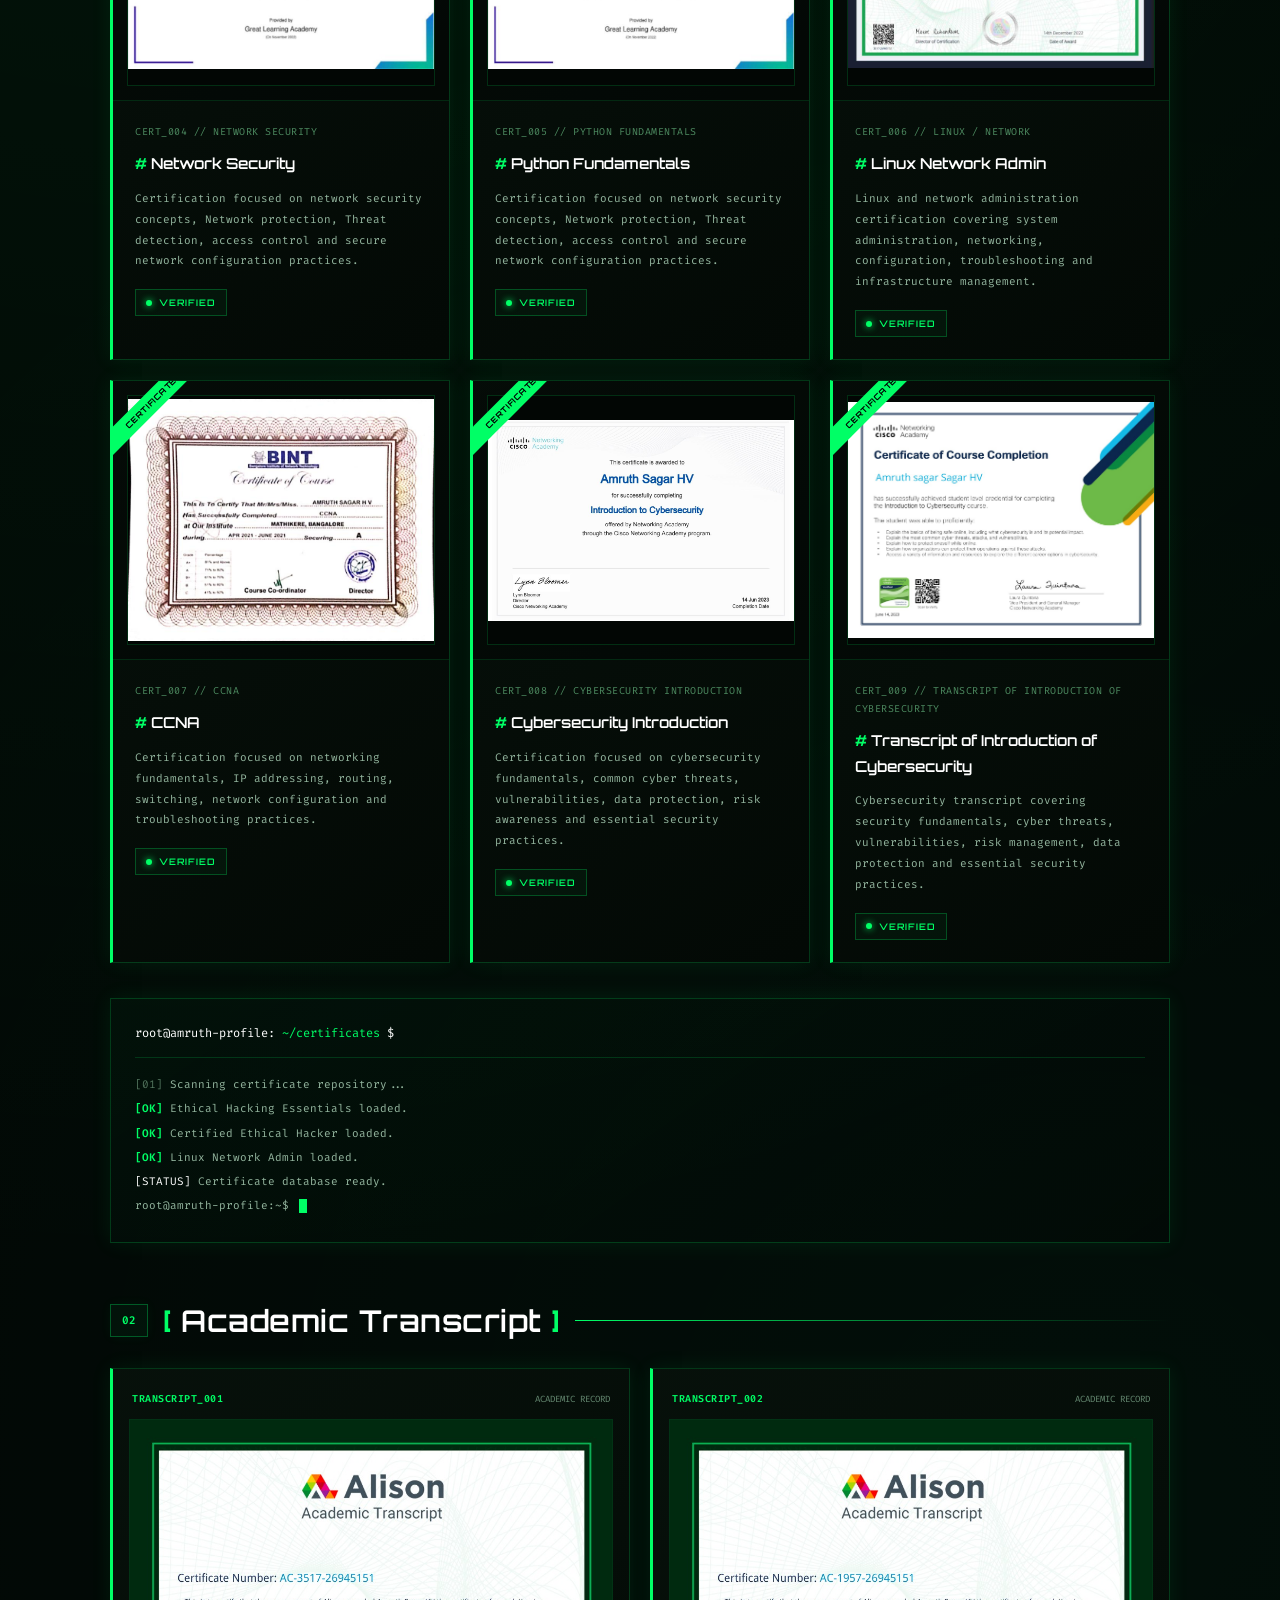
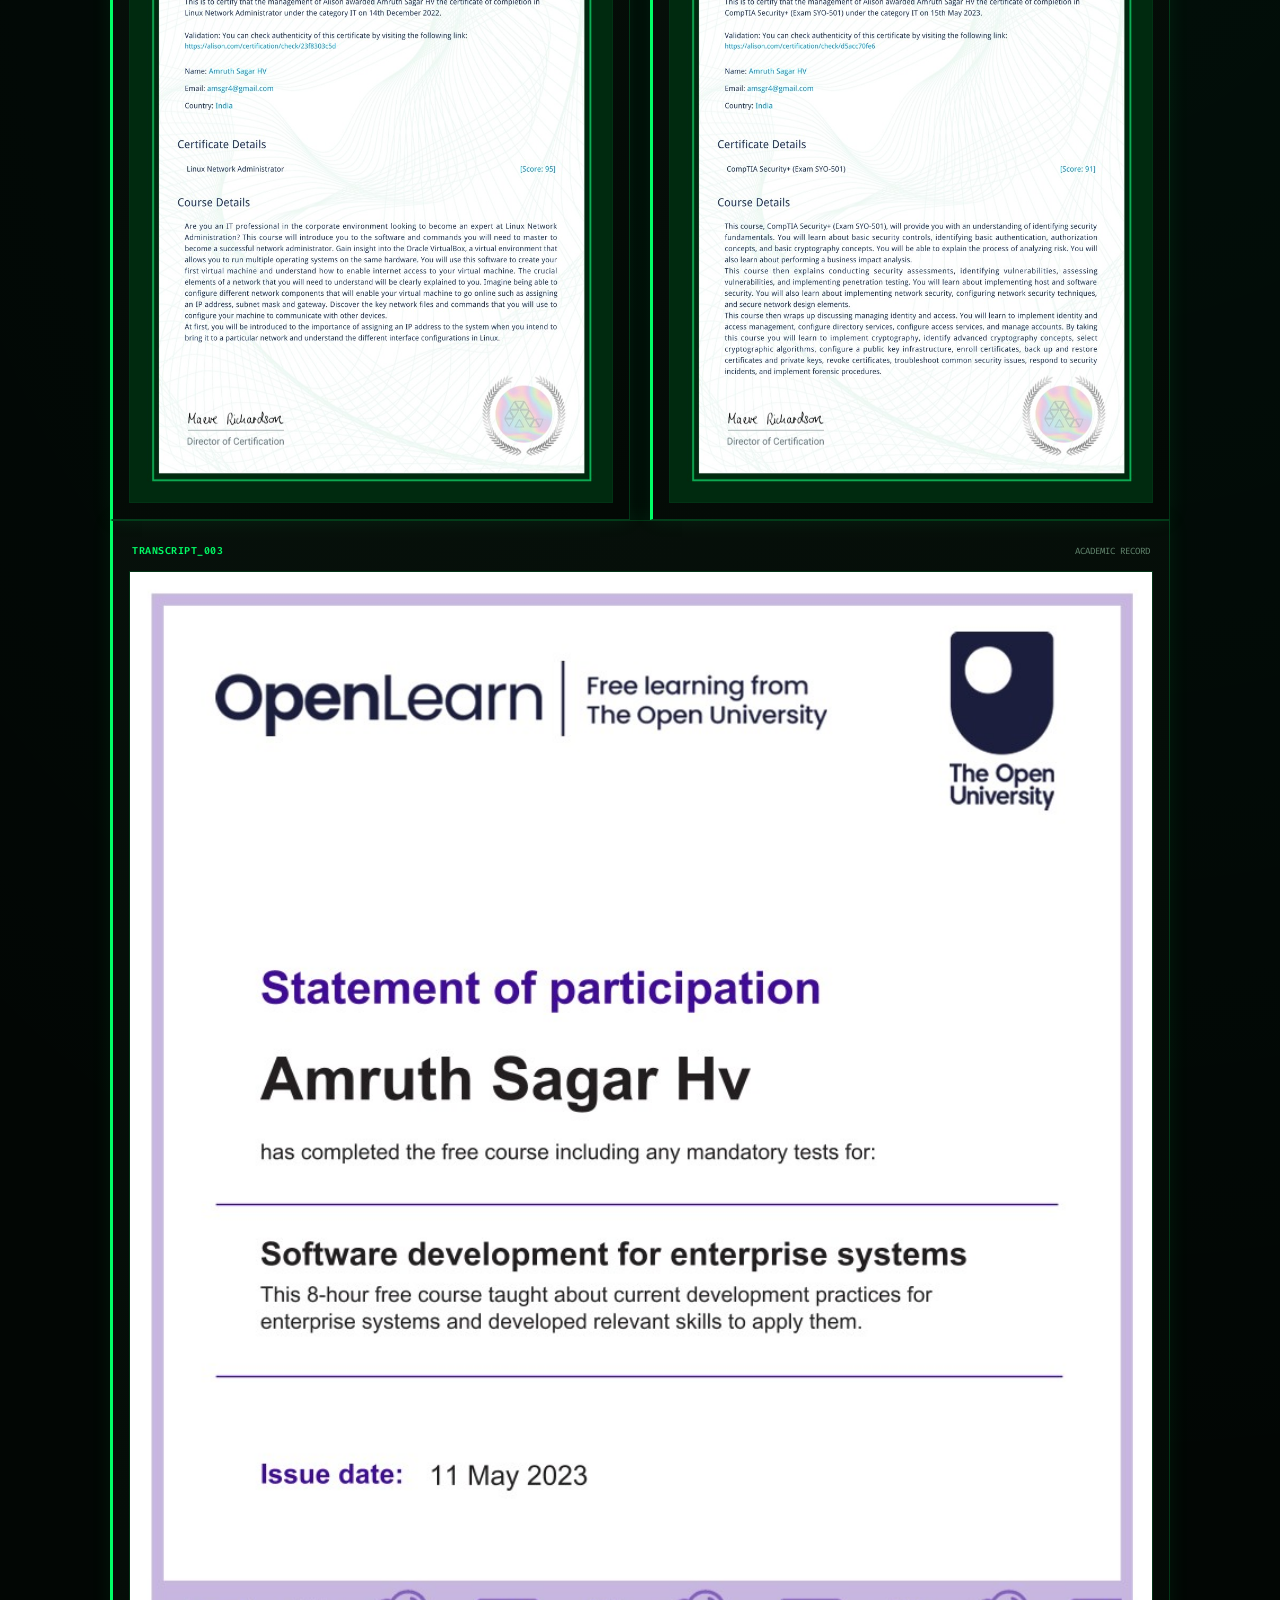
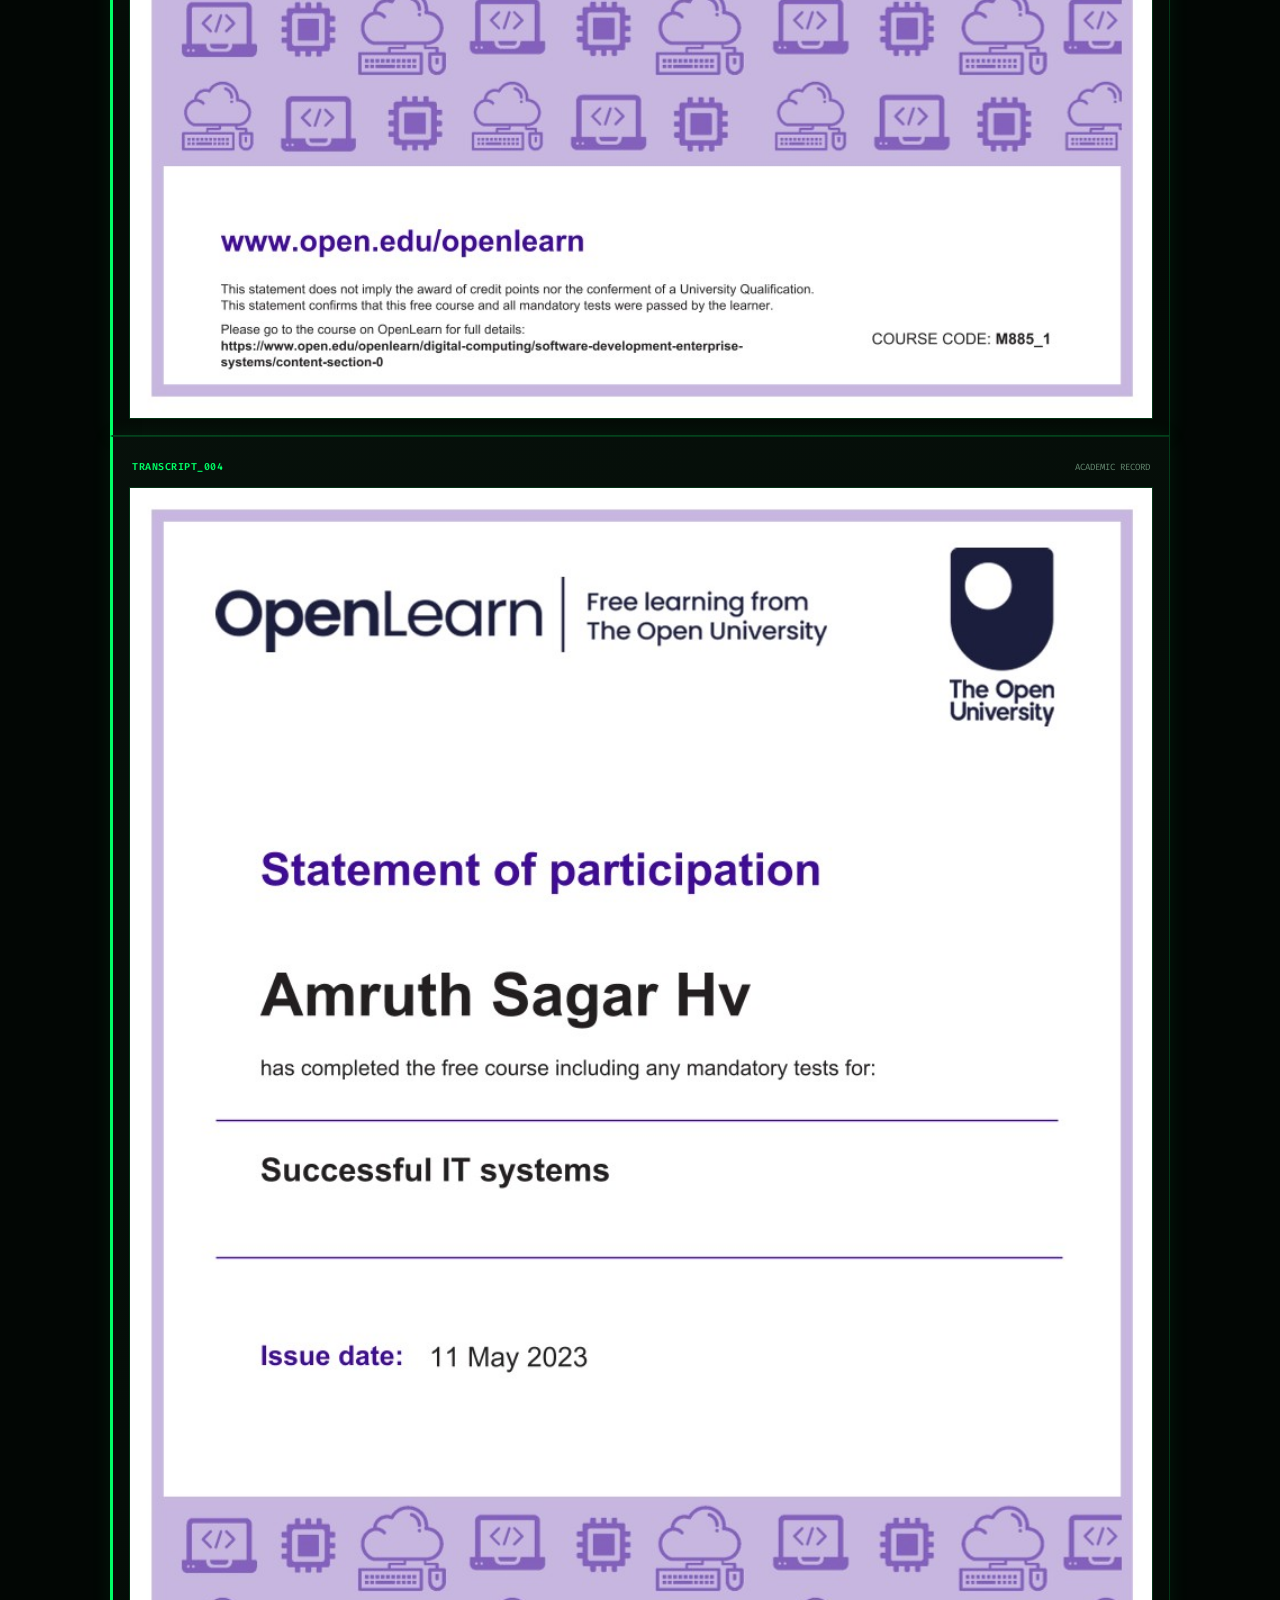
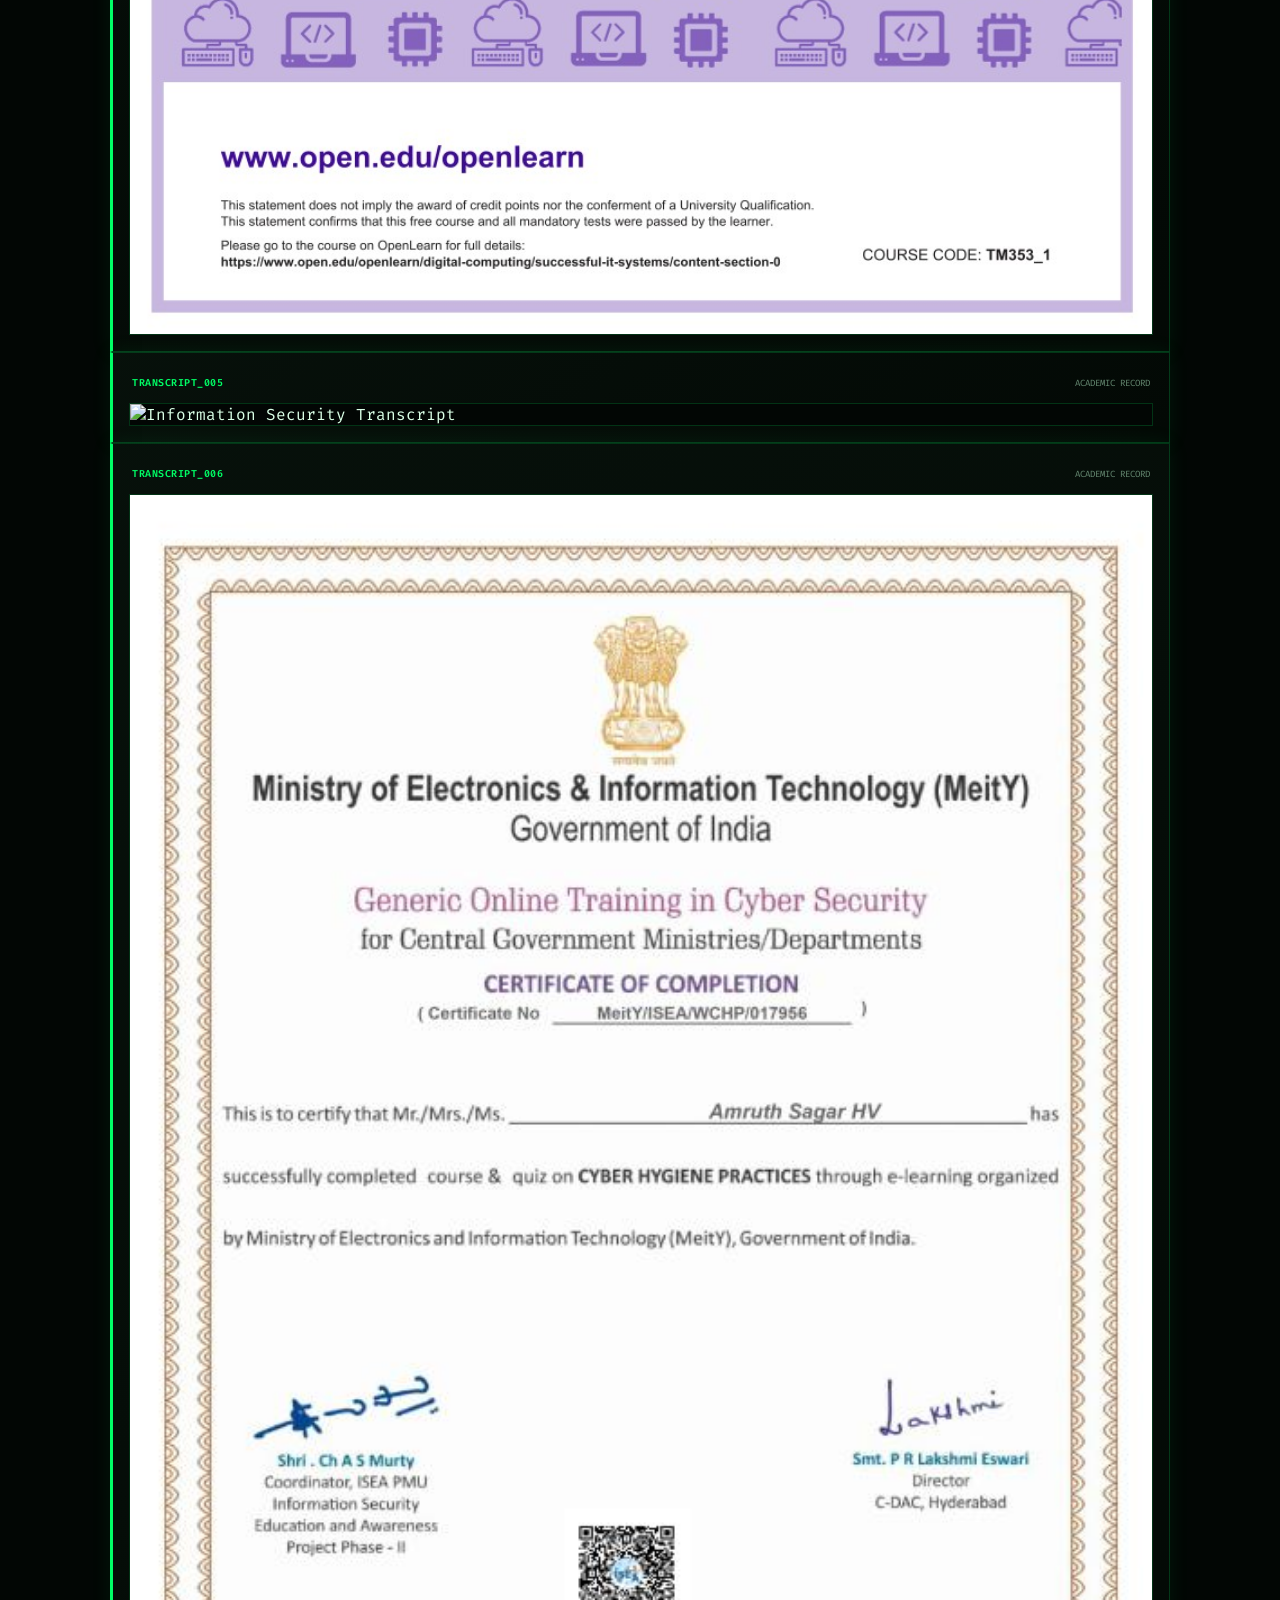
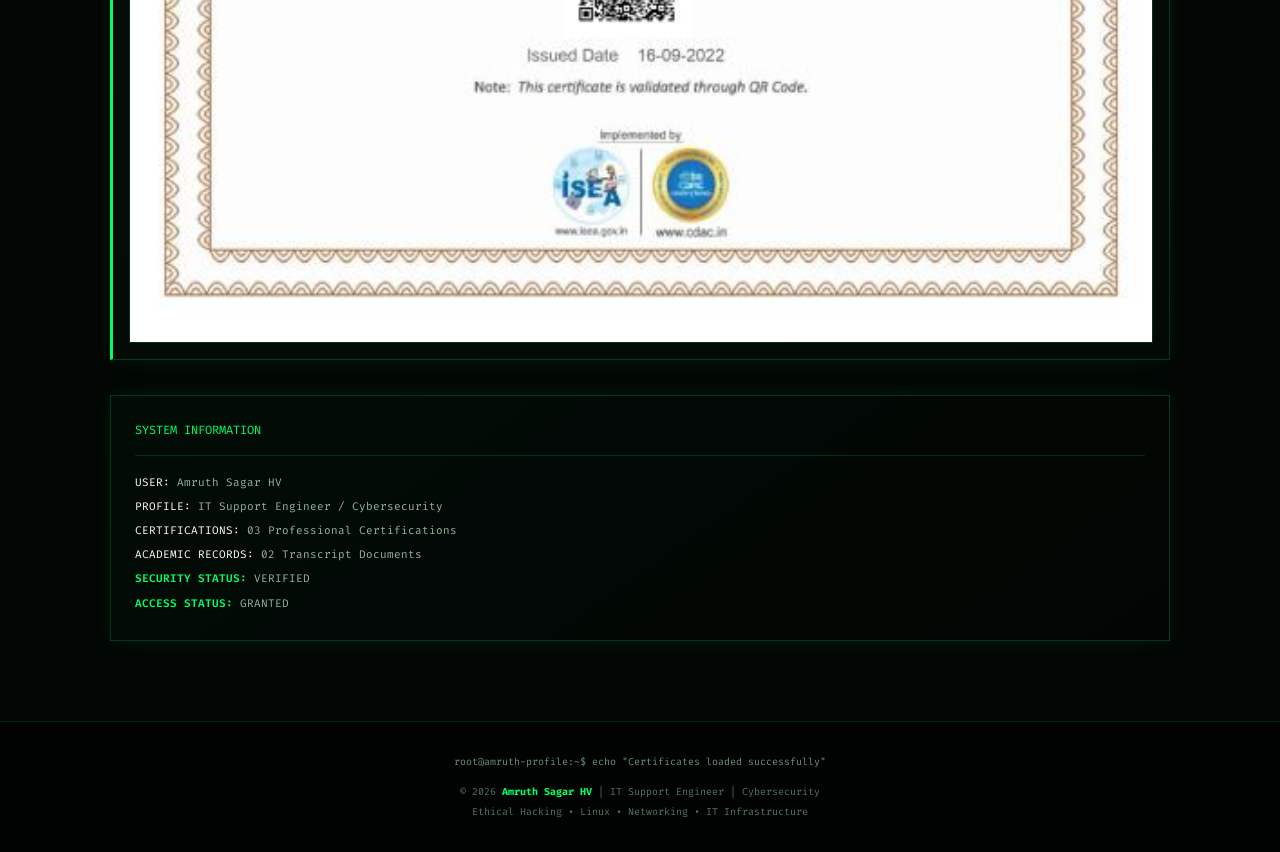
==== commit 732bb30e: "Update certificate.html" ====
--- a/certificate.html
+++ b/certificate.html
@@ -2273,7 +2273,7 @@
 
                 <img
                     src="Certificates/comptrans.jfif"
-                    alt="Academic Computer Transcript"
+                    alt="Academic CompTIA+ Security Transcript"
                     loading="lazy"
                     tabindex="0"
                     onclick="openImage(this.src)"
@@ -2285,6 +2285,145 @@
 
         </section>
 
+
+
+
+
+
+            <!-- =================================================
+                 SOFTWARE DEVELOPMENT FOR ENTERPRISE SYSTEMS
+            ================================================== -->
+
+            <article class="transcript-card">
+
+                <div class="transcript-header">
+
+                    <span>
+                        TRANSCRIPT_003
+                    </span>
+
+                    <small>
+                        ACADEMIC RECORD
+                    </small>
+
+                </div>
+
+
+                <img
+                    src="Certificates/SDES.jfif"
+                    alt="Software Development For Enterprise Systems Transcript"
+                    loading="lazy"
+                    tabindex="0"
+                    onclick="openImage(this.src)"
+                    onkeydown="if(event.key==='Enter'||event.key===' '){event.preventDefault();openImage(this.src)}"
+                >
+
+            </article>
+
+
+            <!-- =================================================
+                 SUCCESSFUL IT
+            ================================================== -->
+
+            <article class="transcript-card">
+
+                <div class="transcript-header">
+
+                    <span>
+                        TRANSCRIPT_004
+                    </span>
+
+                    <small>
+                        ACADEMIC RECORD
+                    </small>
+
+                </div>
+
+
+                <img
+                    src="Certificates/SuccessIT.jfif"
+                    alt="Success IT Transcript"
+                    loading="lazy"
+                    tabindex="0"
+                    onclick="openImage(this.src)"
+                    onkeydown="if(event.key==='Enter'||event.key===' '){event.preventDefault();openImage(this.src)}"
+                >
+
+            </article>
+
+
+        </section>
+        
+
+
+
+
+            <!-- =================================================
+                 INFORMATION SECURITY
+            ================================================== -->
+
+            <article class="transcript-card">
+
+                <div class="transcript-header">
+
+                    <span>
+                        TRANSCRIPT_005
+                    </span>
+
+                    <small>
+                        ACADEMIC RECORD
+                    </small>
+
+                </div>
+
+
+                <img
+                    src="Certificates/informationsecurity.jfif"
+                    alt="Information Security Transcript"
+                    loading="lazy"
+                    tabindex="0"
+                    onclick="openImage(this.src)"
+                    onkeydown="if(event.key==='Enter'||event.key===' '){event.preventDefault();openImage(this.src)}"
+                >
+
+            </article>
+
+
+            <!-- =================================================
+                 MEITY
+            ================================================== -->
+
+            <article class="transcript-card">
+
+                <div class="transcript-header">
+
+                    <span>
+                        TRANSCRIPT_006
+                    </span>
+
+                    <small>
+                        ACADEMIC RECORD
+                    </small>
+
+                </div>
+
+
+                <img
+                    src="Certificates/meity.jfif"
+                    alt="MEITY Transcript"
+                    loading="lazy"
+                    tabindex="0"
+                    onclick="openImage(this.src)"
+                    onkeydown="if(event.key==='Enter'||event.key===' '){event.preventDefault();openImage(this.src)}"
+                >
+
+            </article>
+
+
+        </section>
+
+
+        
 
         <!-- =====================================================
              FINAL TERMINAL
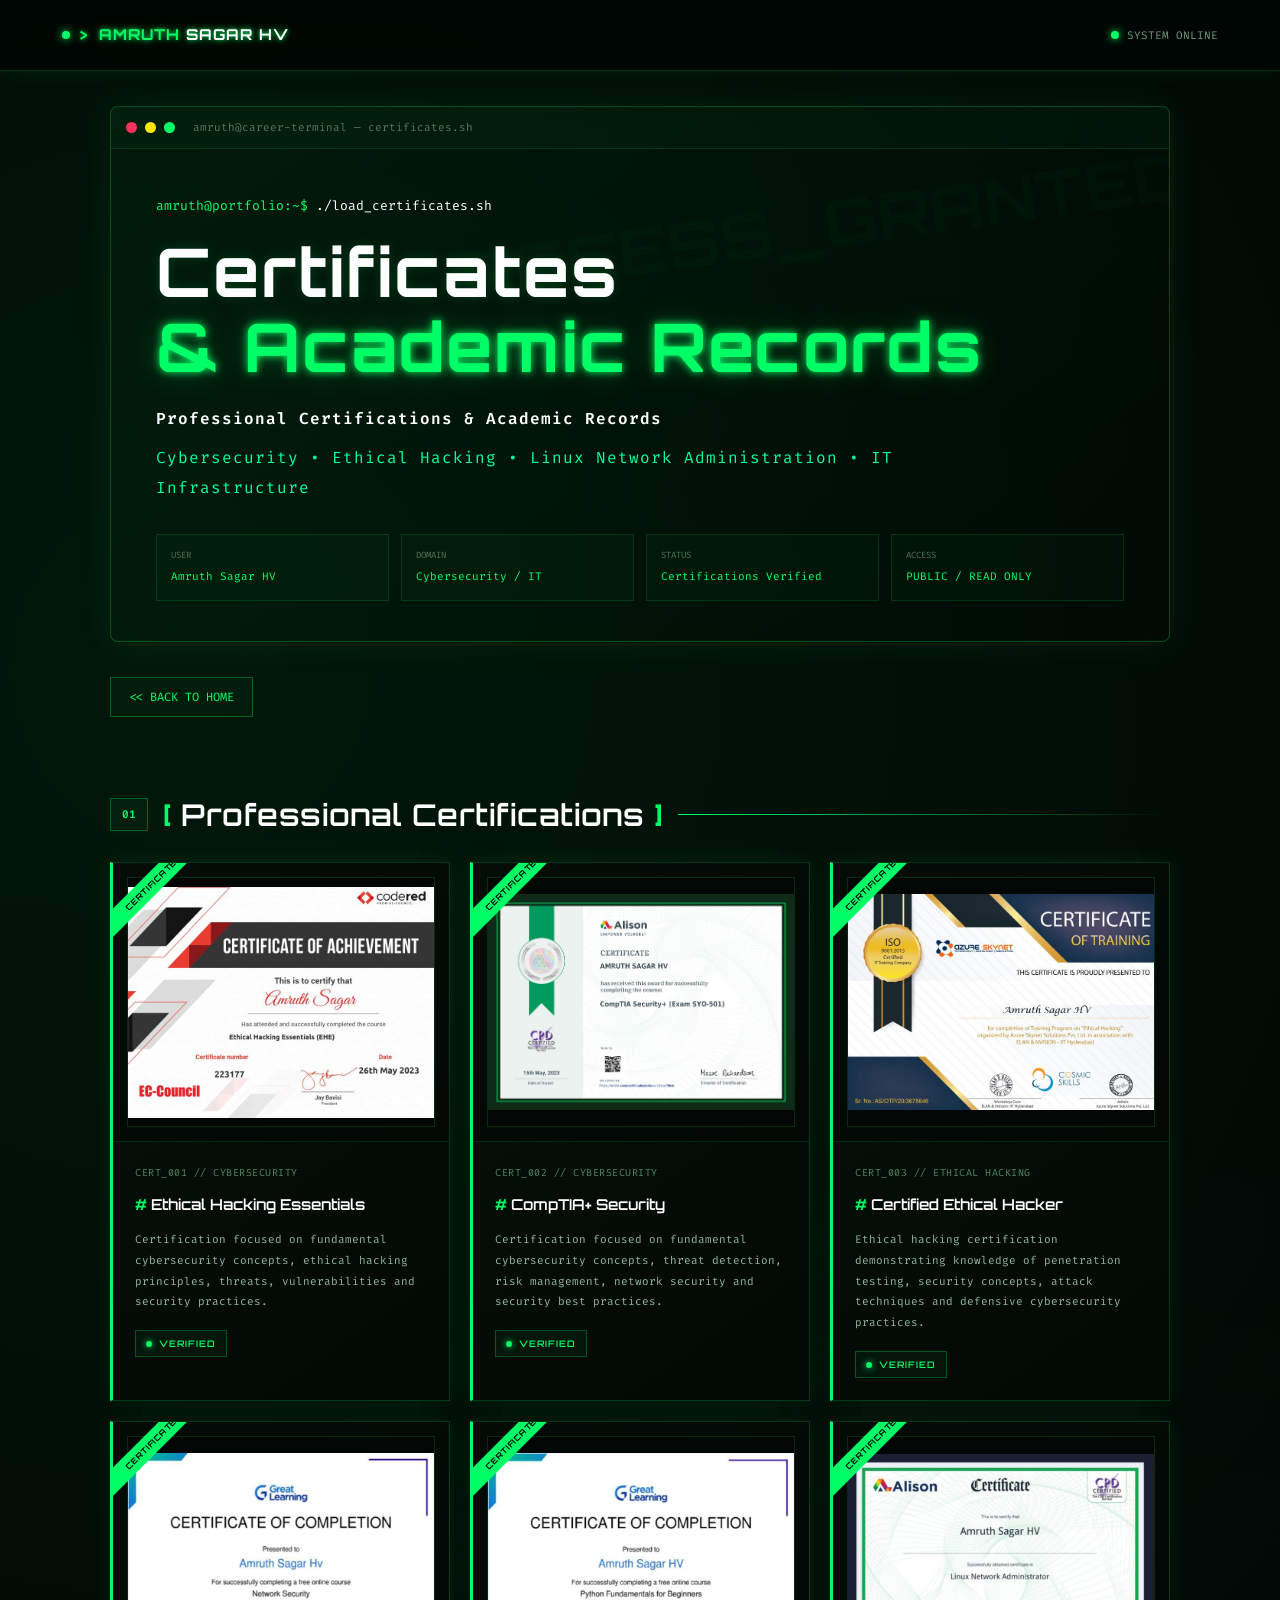
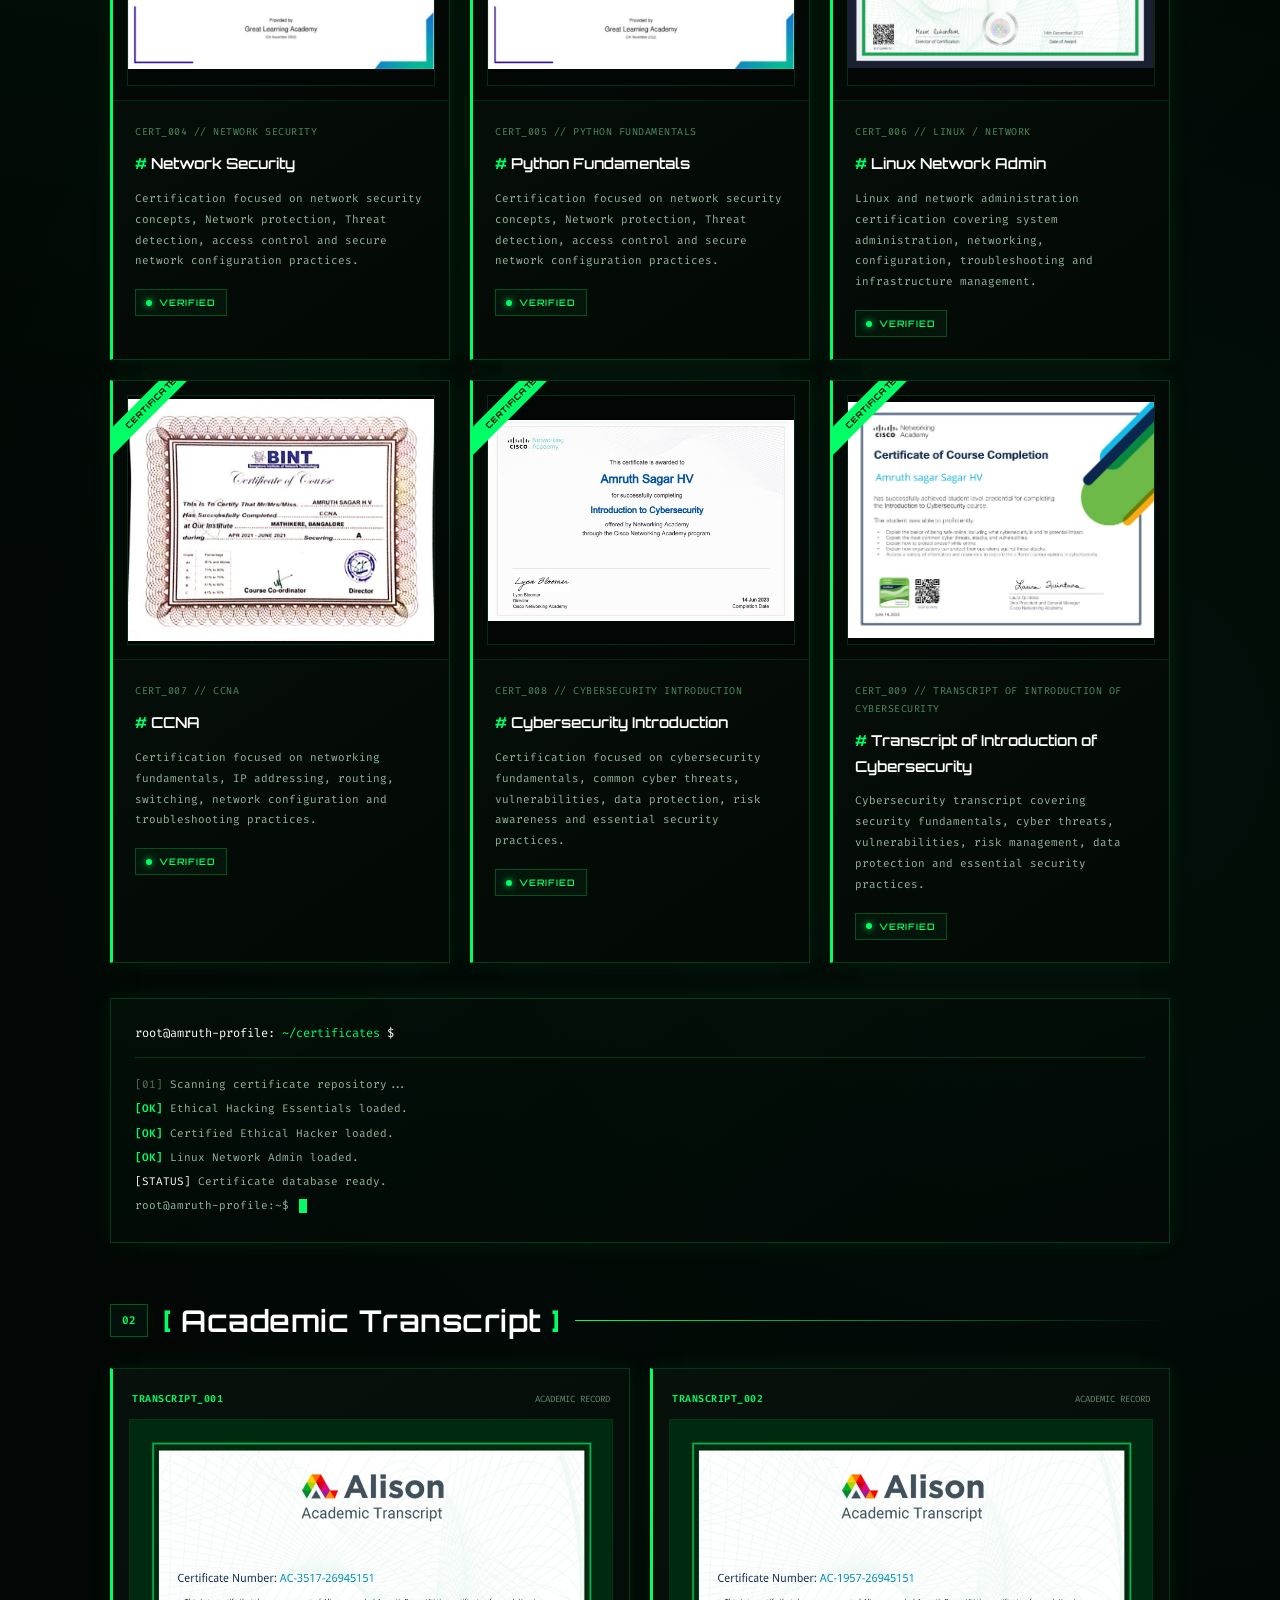
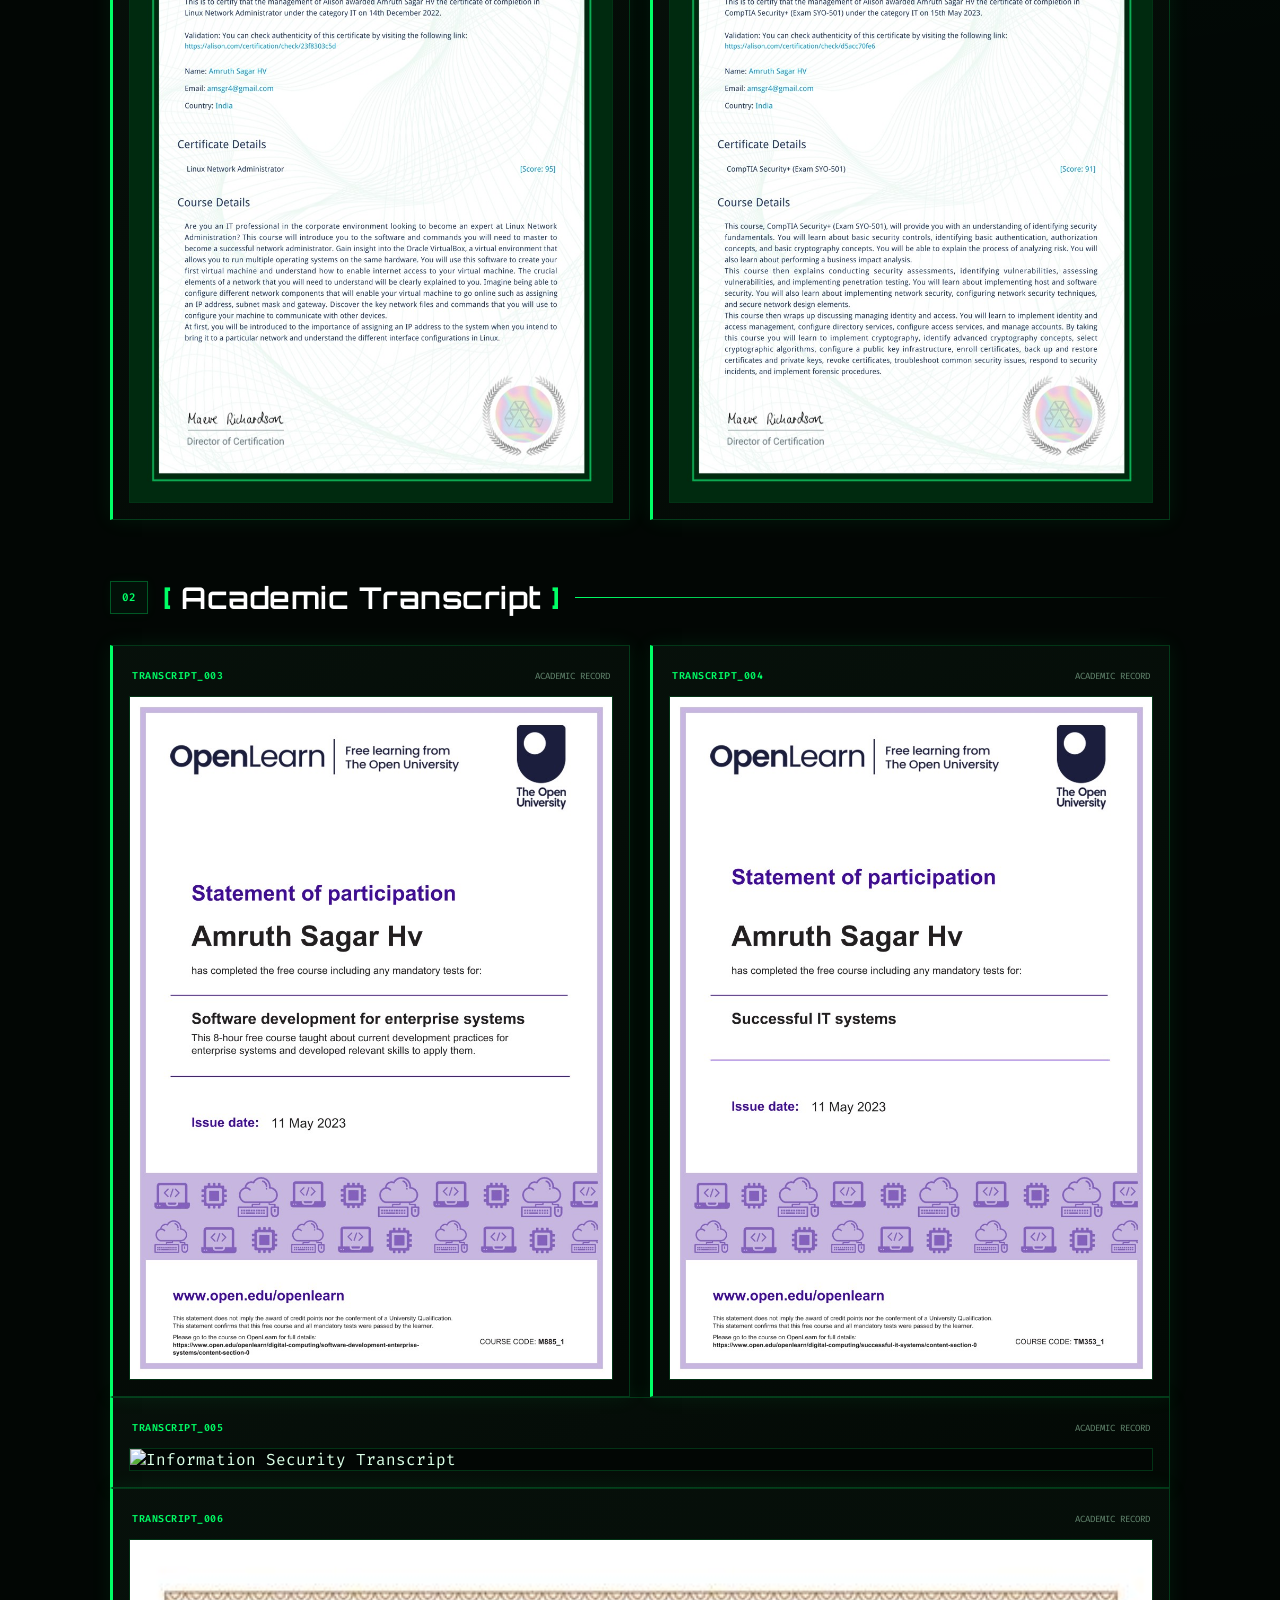
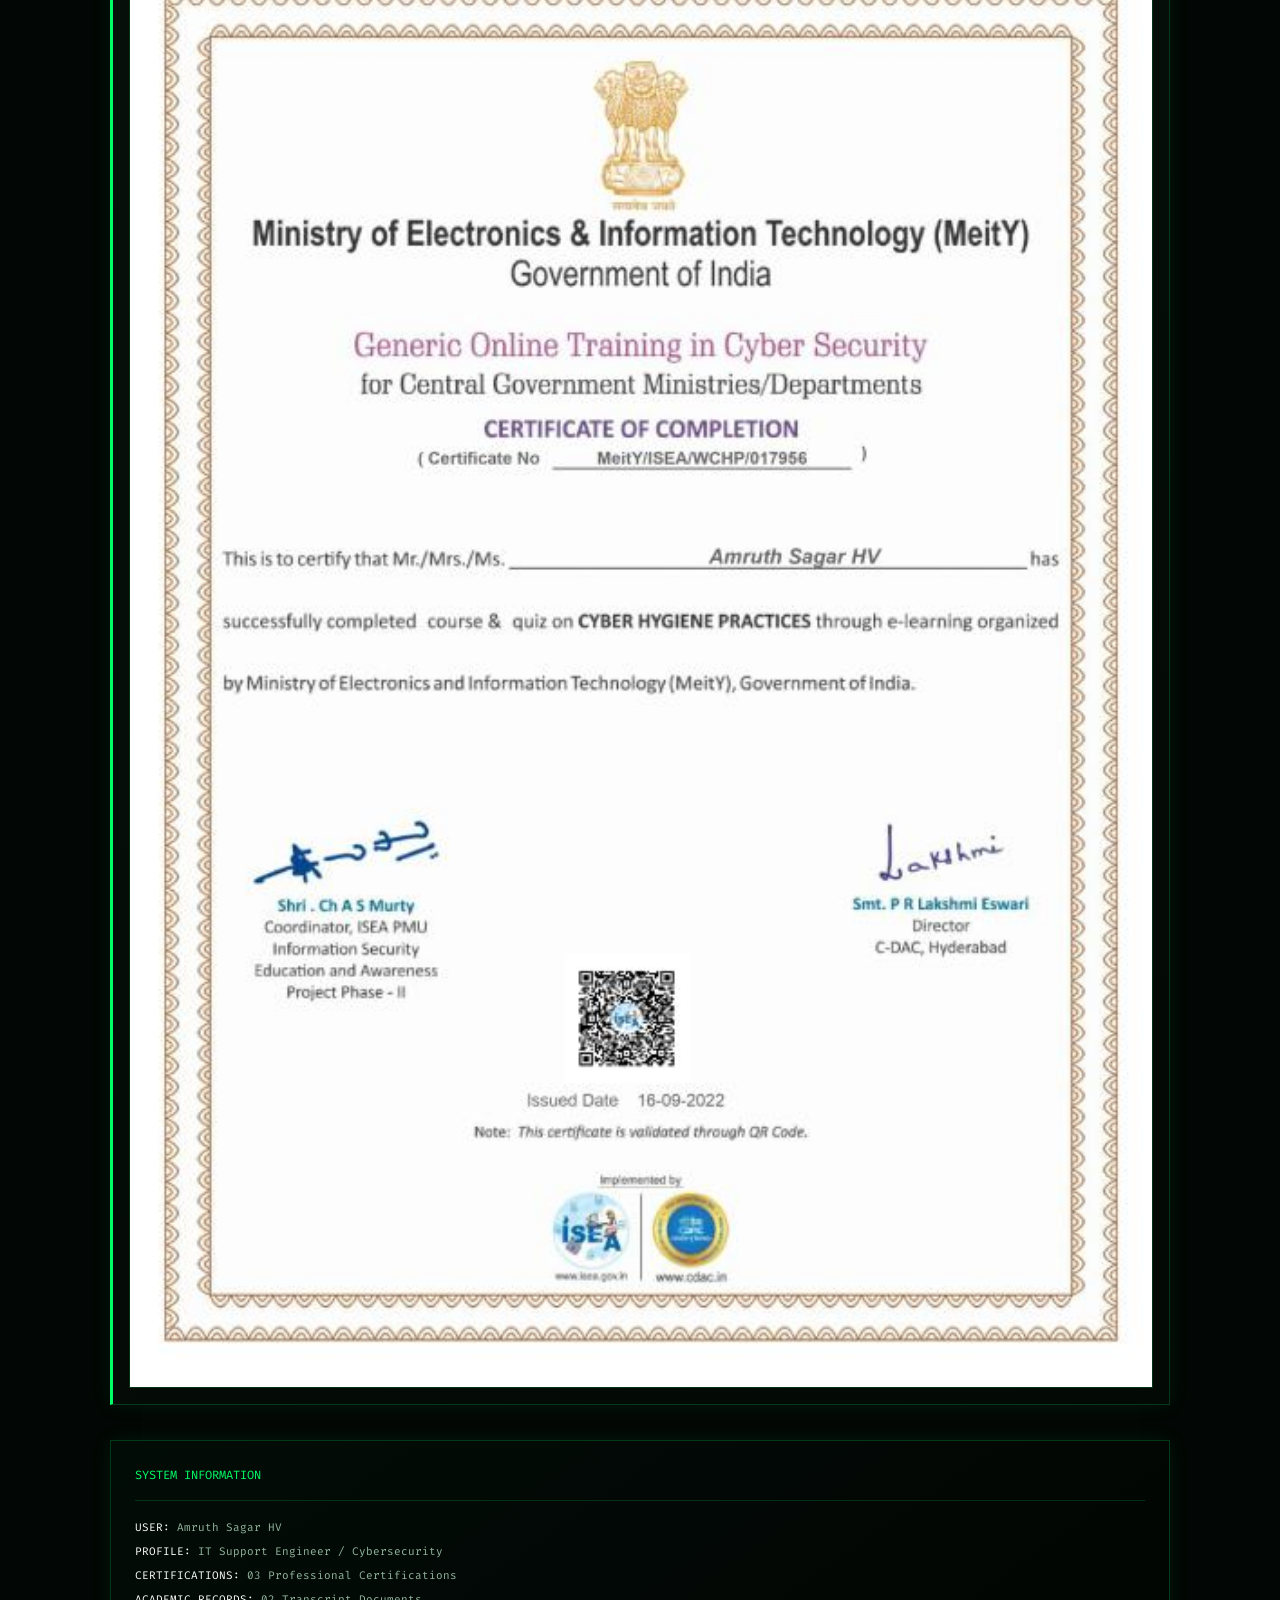
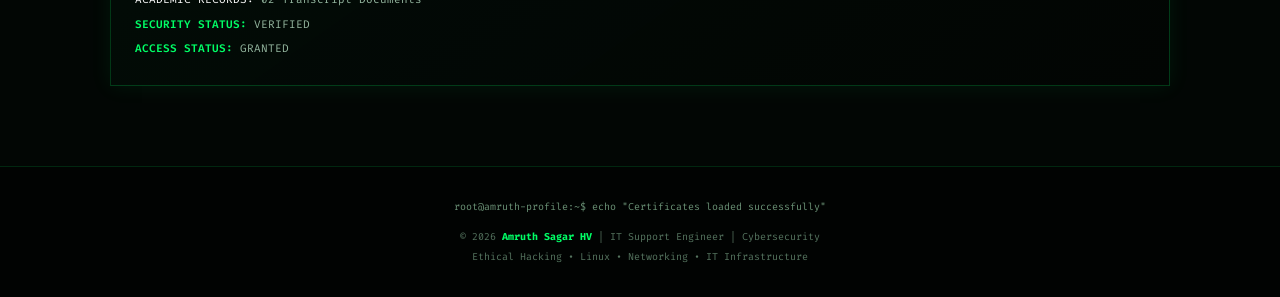
==== commit 3d4dc5e8: "Update certificate.html" ====
--- a/certificate.html
+++ b/certificate.html
@@ -2287,7 +2287,29 @@
 
 
 
-
+        <!-- =====================================================
+             ACADEMIC TRANSCRIPT
+        ====================================================== -->
+
+        <div class="section-header">
+
+            <div class="section-number">
+                02
+            </div>
+
+            <h2>
+                Academic Transcript
+            </h2>
+
+            <div class="section-line"></div>
+
+        </div>
+
+
+        <section class="transcript-grid">
+
+
+        
 
 
             <!-- =================================================
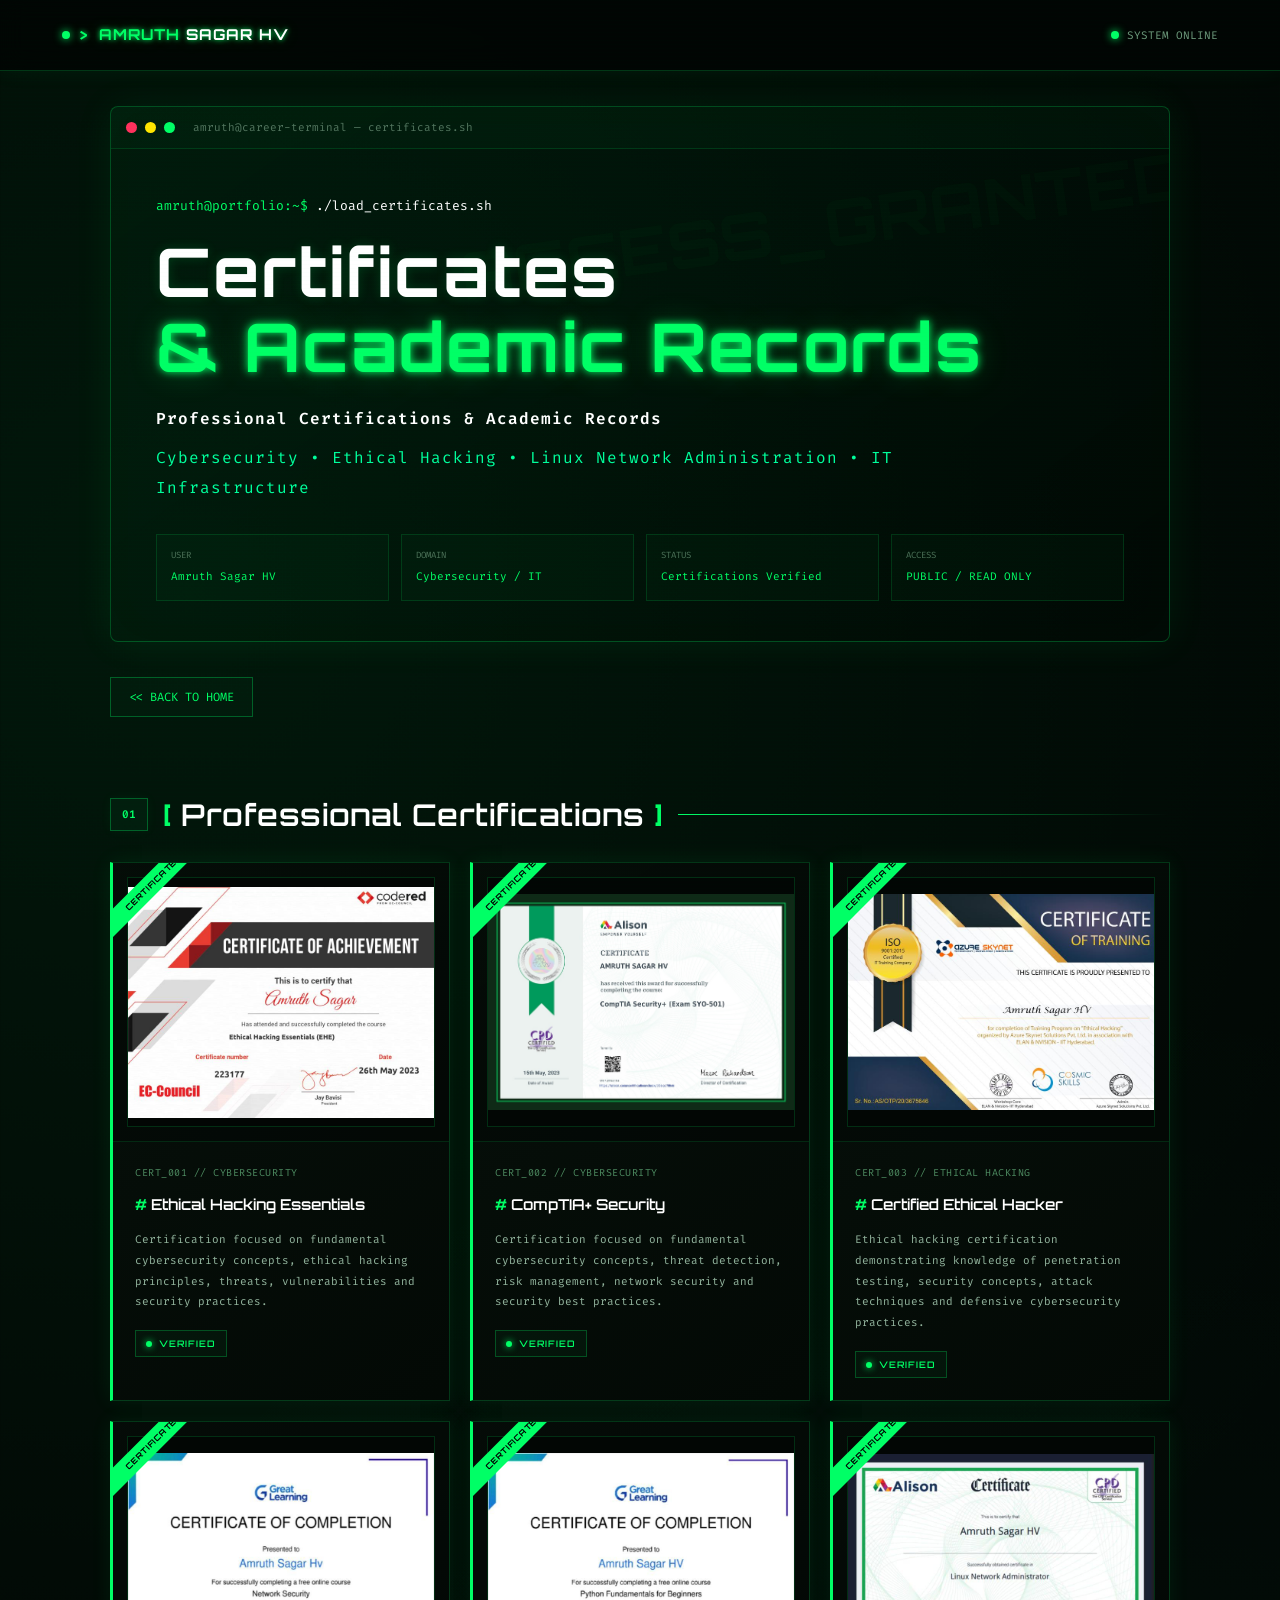
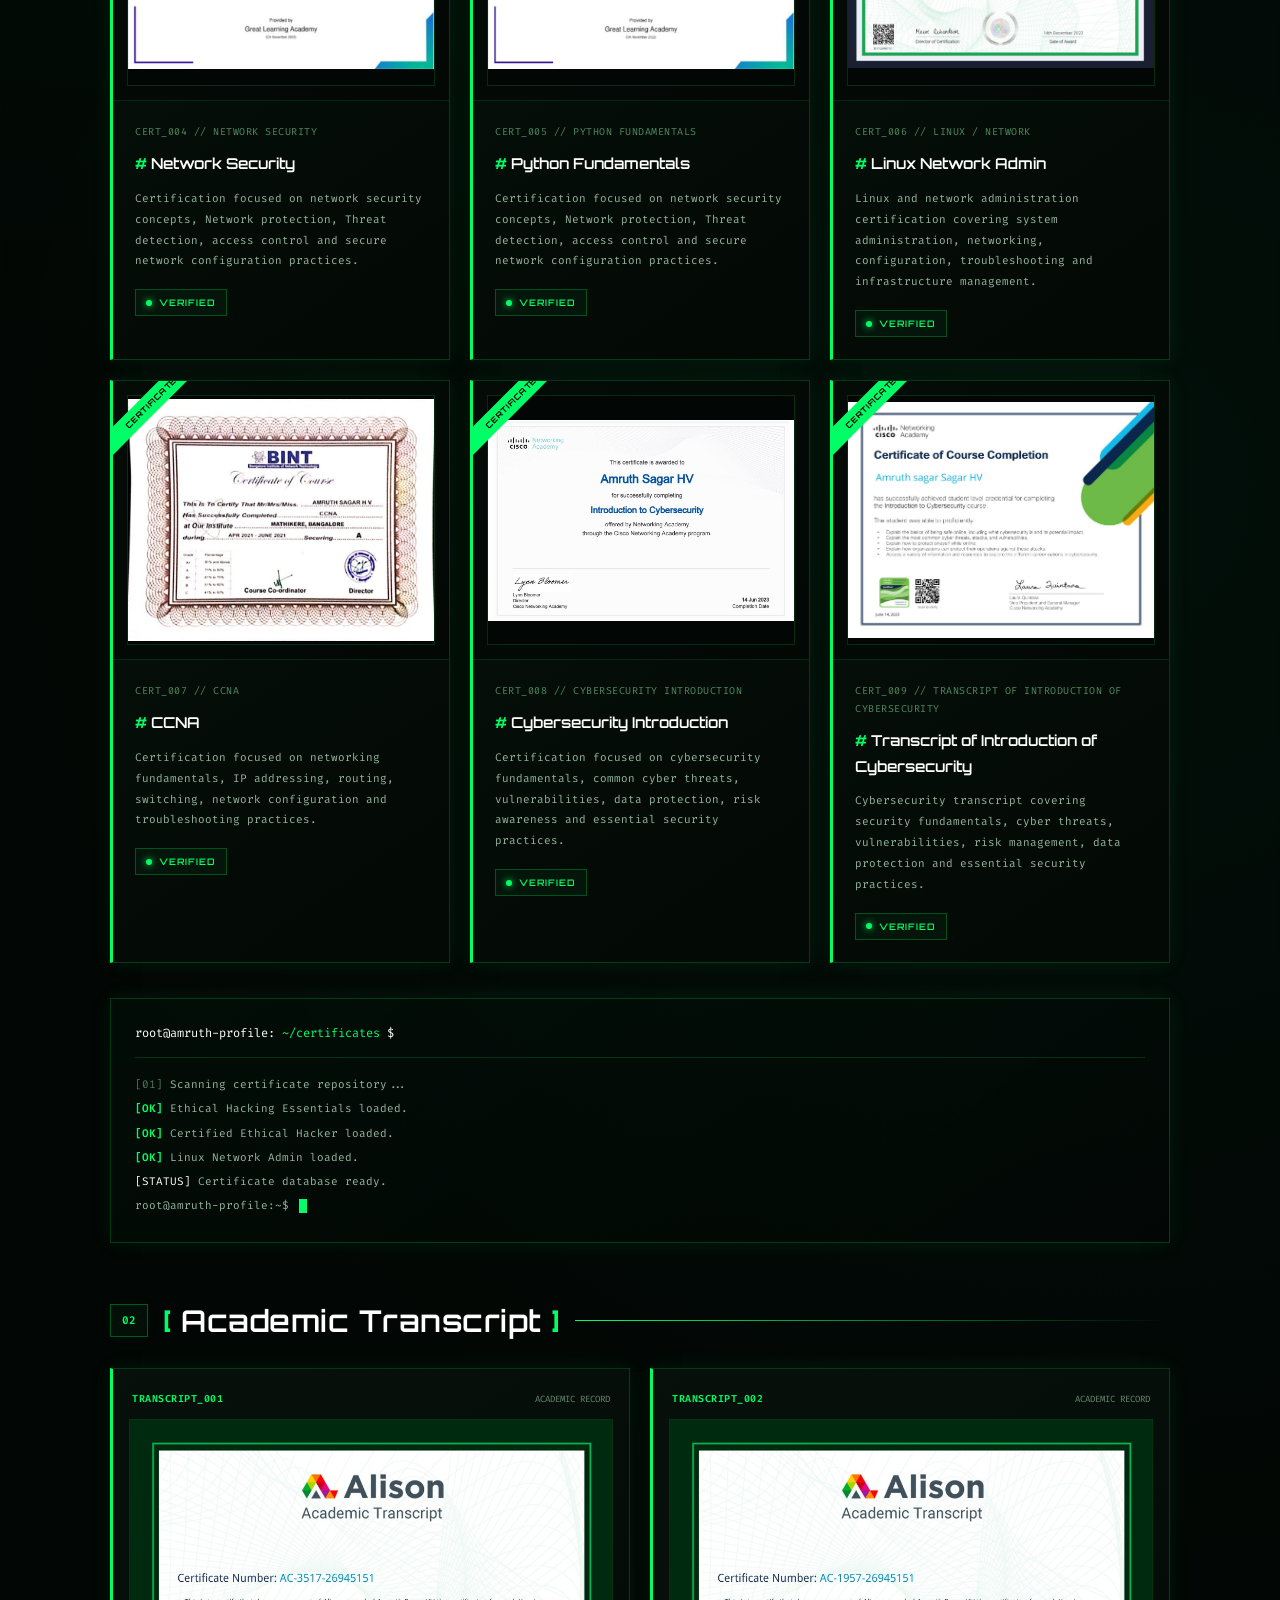
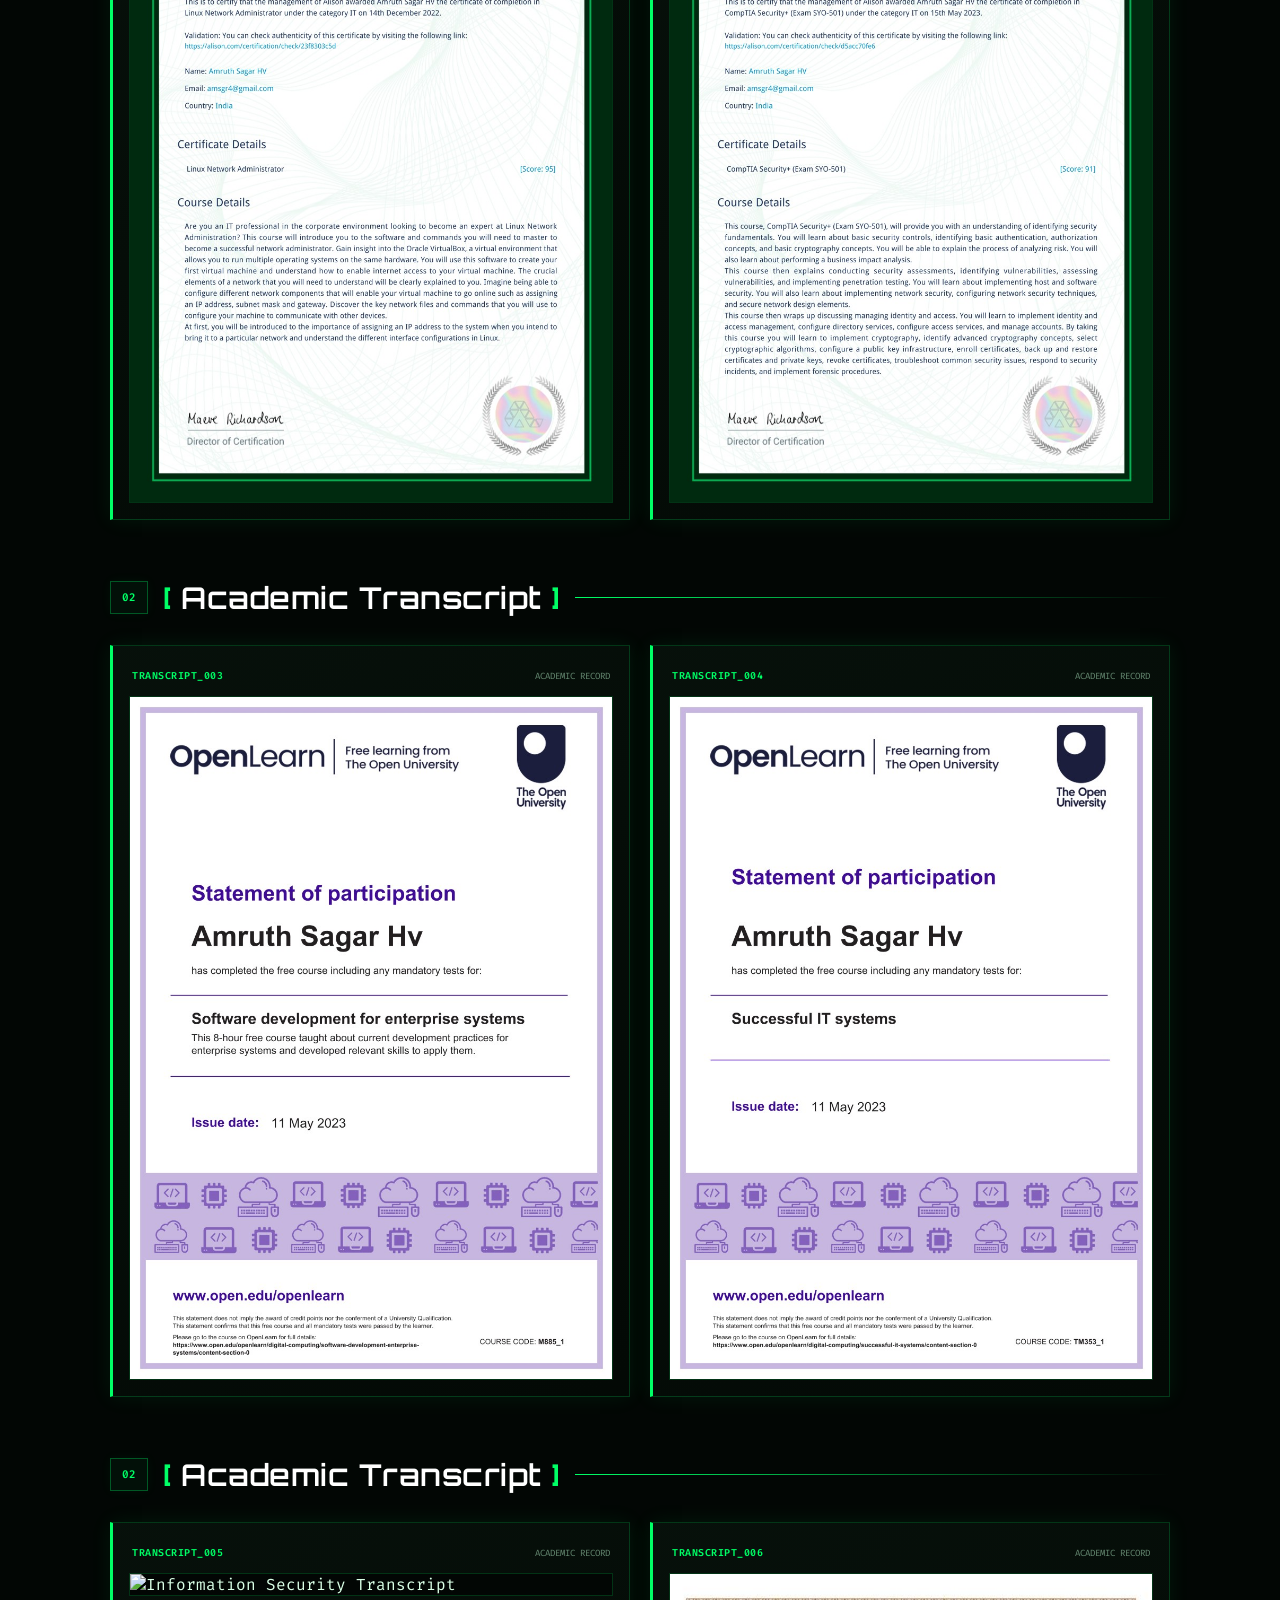
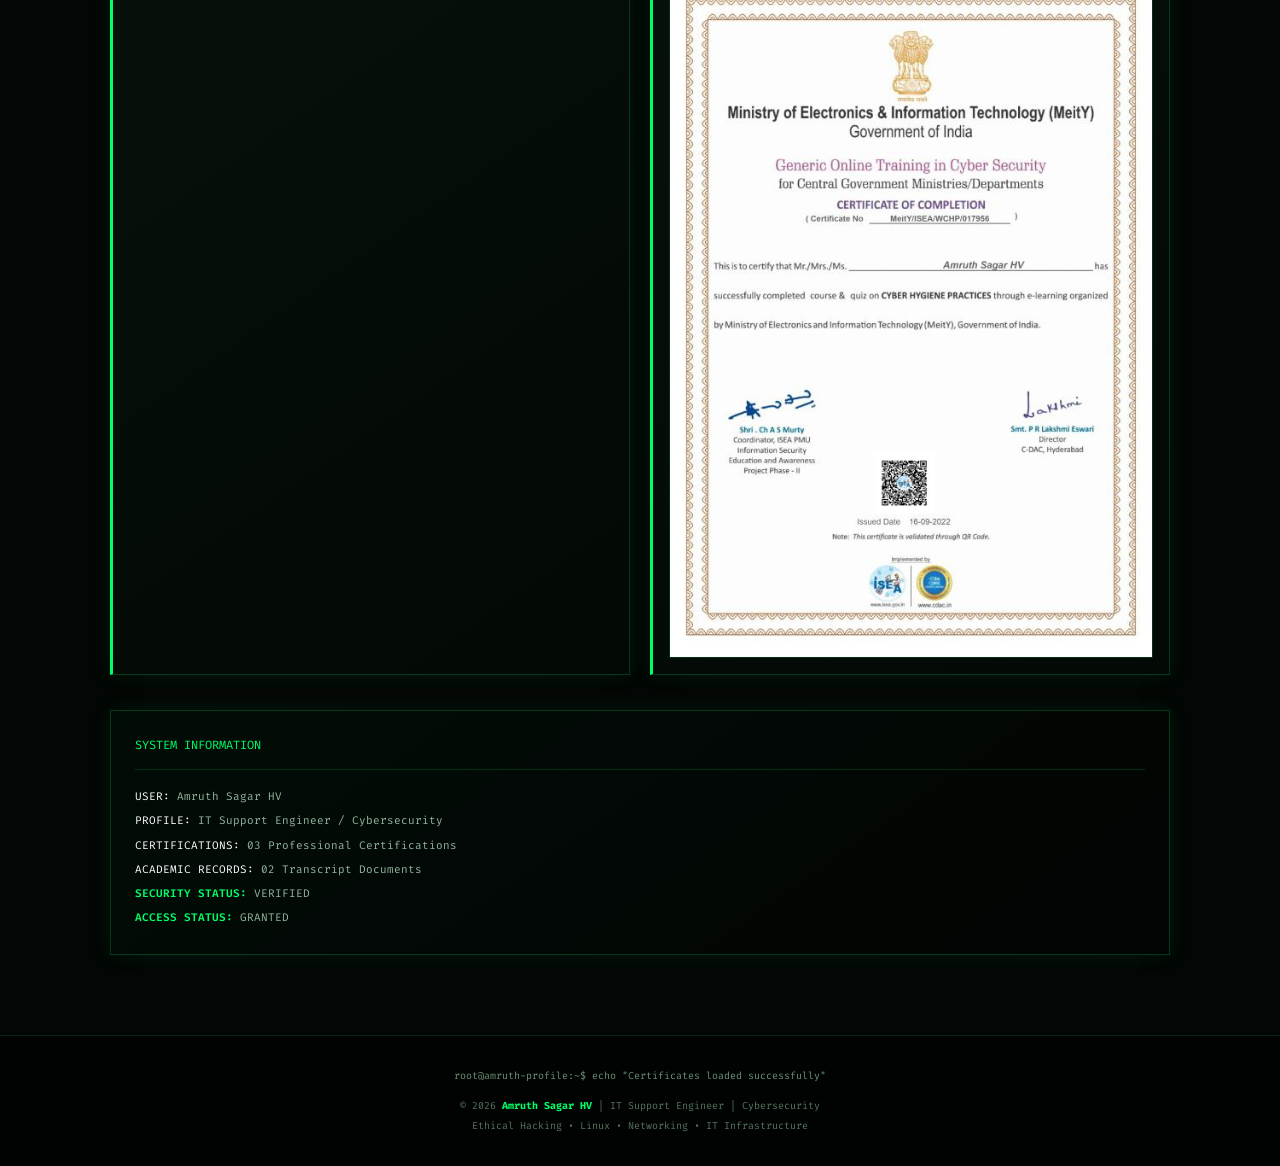
==== commit f8b229b2: "Update certificate.html" ====
--- a/certificate.html
+++ b/certificate.html
@@ -2378,6 +2378,27 @@
         
 
 
+        <!-- =====================================================
+             ACADEMIC TRANSCRIPT
+        ====================================================== -->
+
+        <div class="section-header">
+
+            <div class="section-number">
+                02
+            </div>
+
+            <h2>
+                Academic Transcript
+            </h2>
+
+            <div class="section-line"></div>
+
+        </div>
+
+
+        <section class="transcript-grid">
+        
 
 
             <!-- =================================================
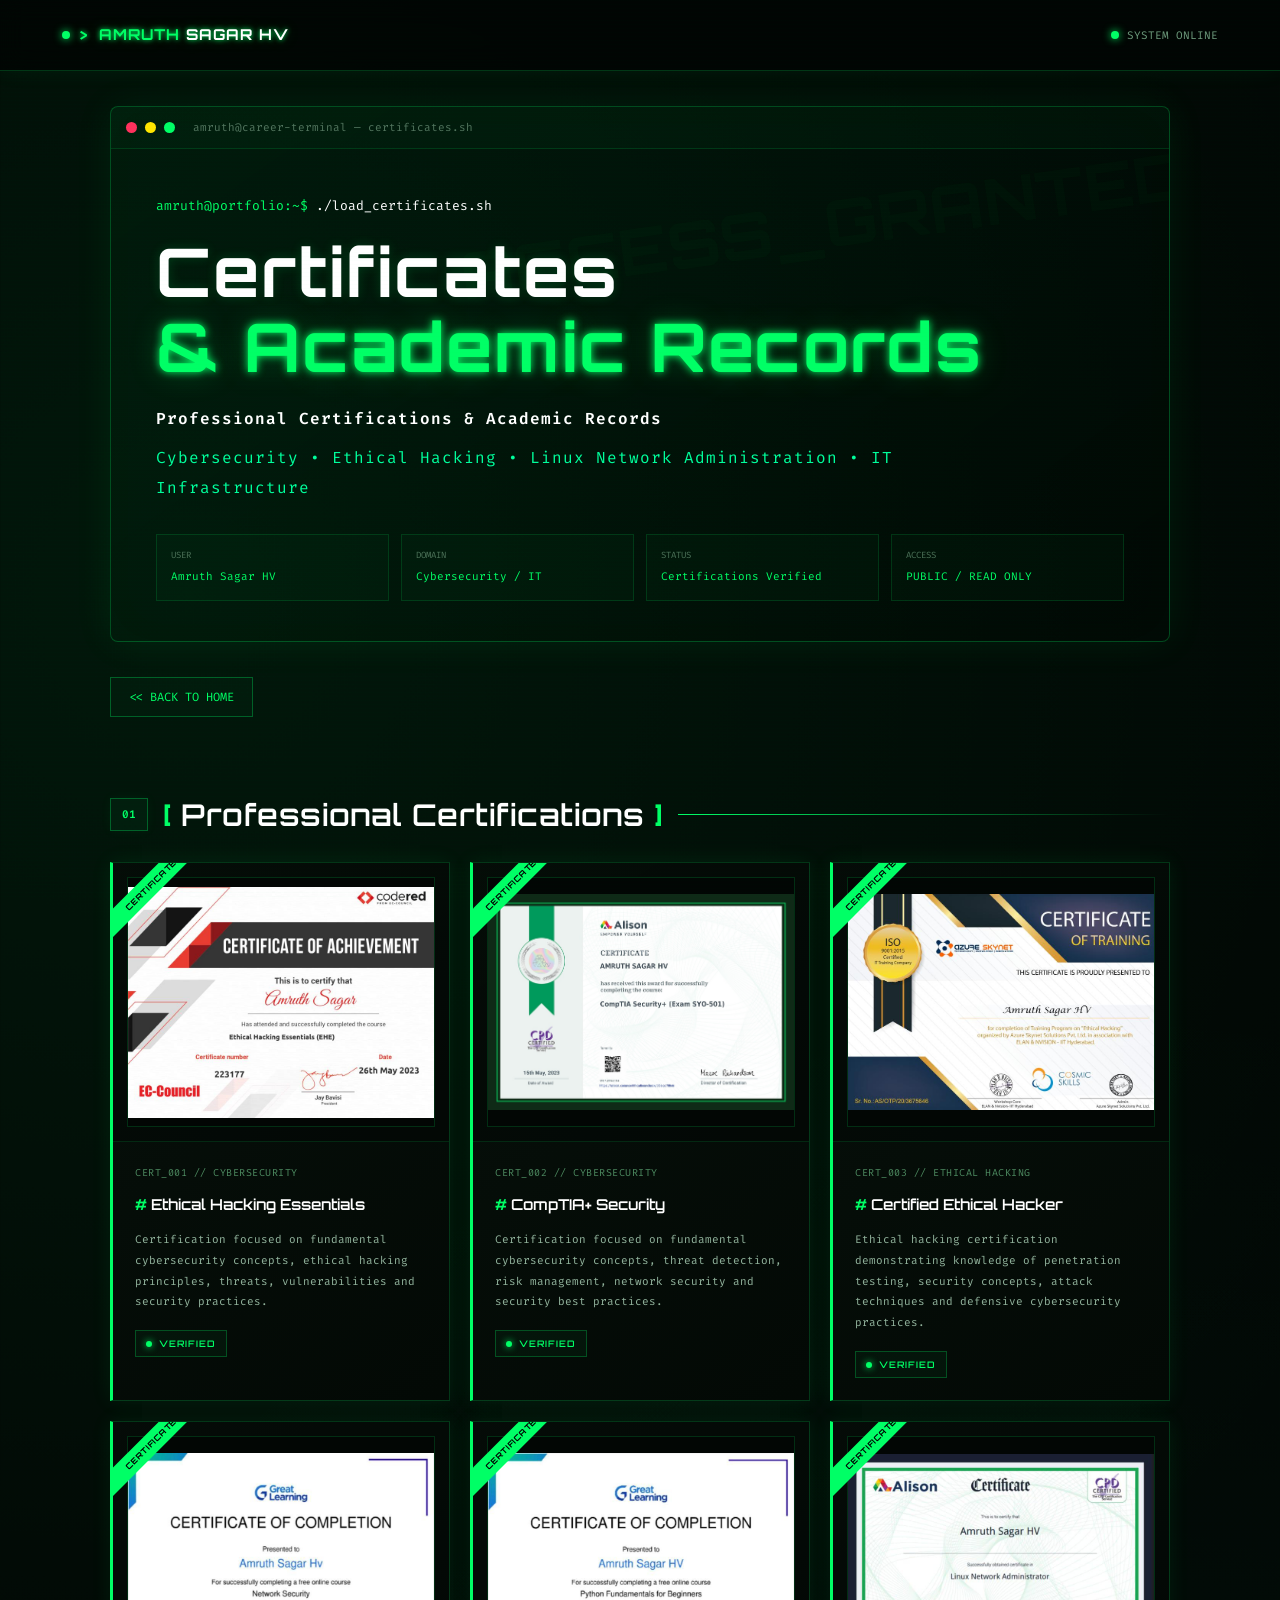
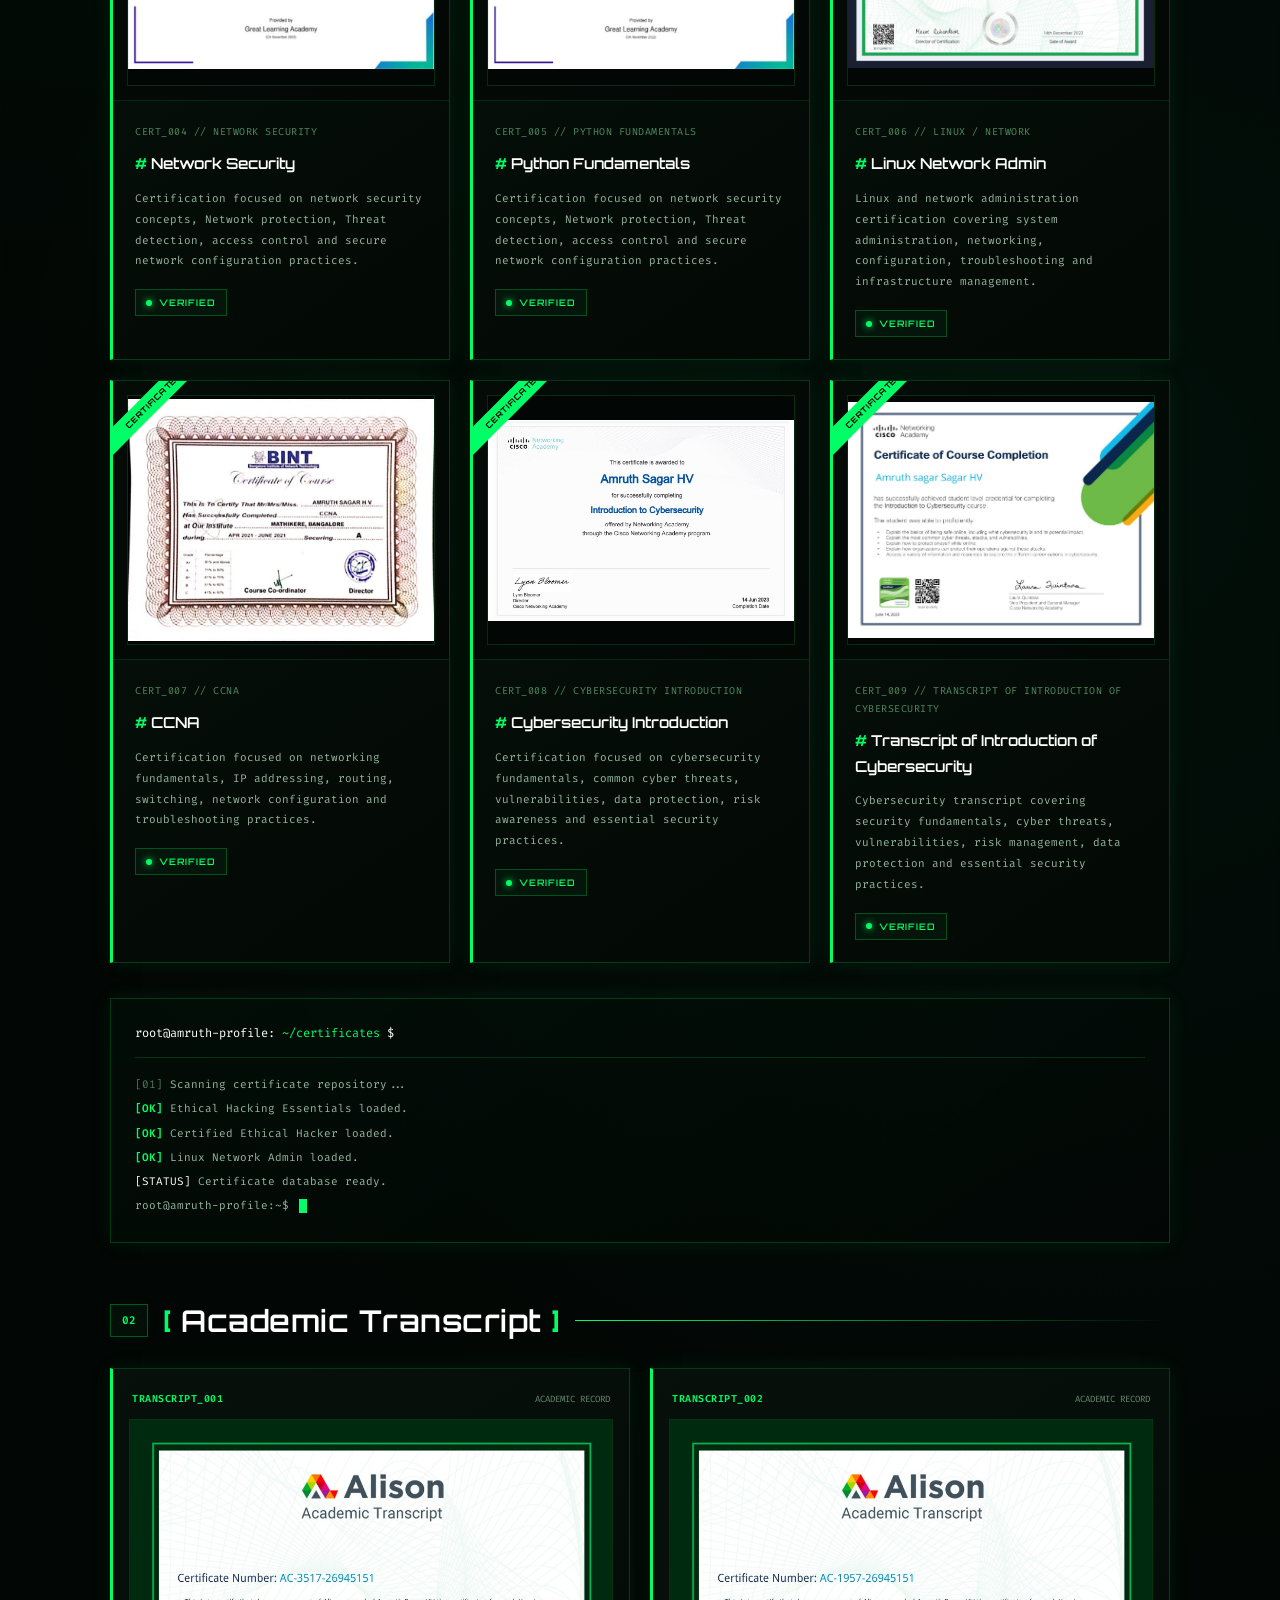
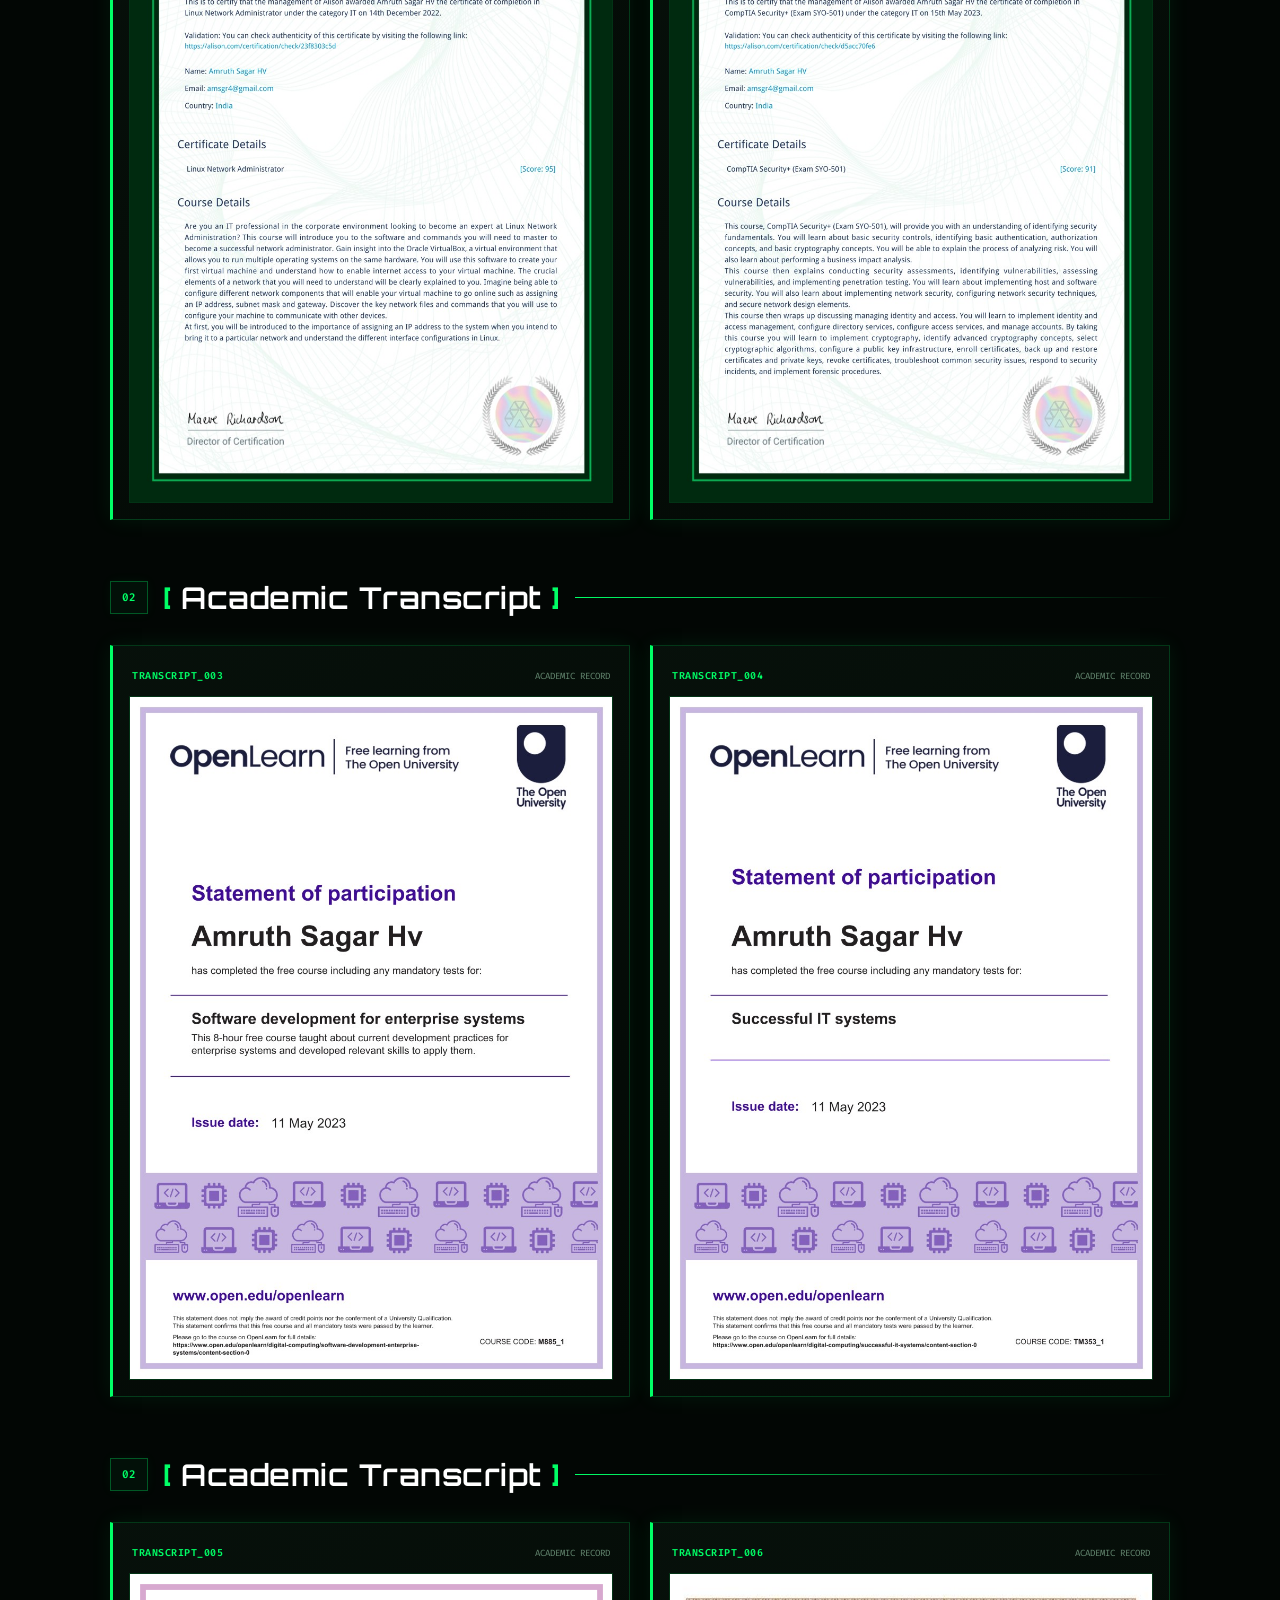
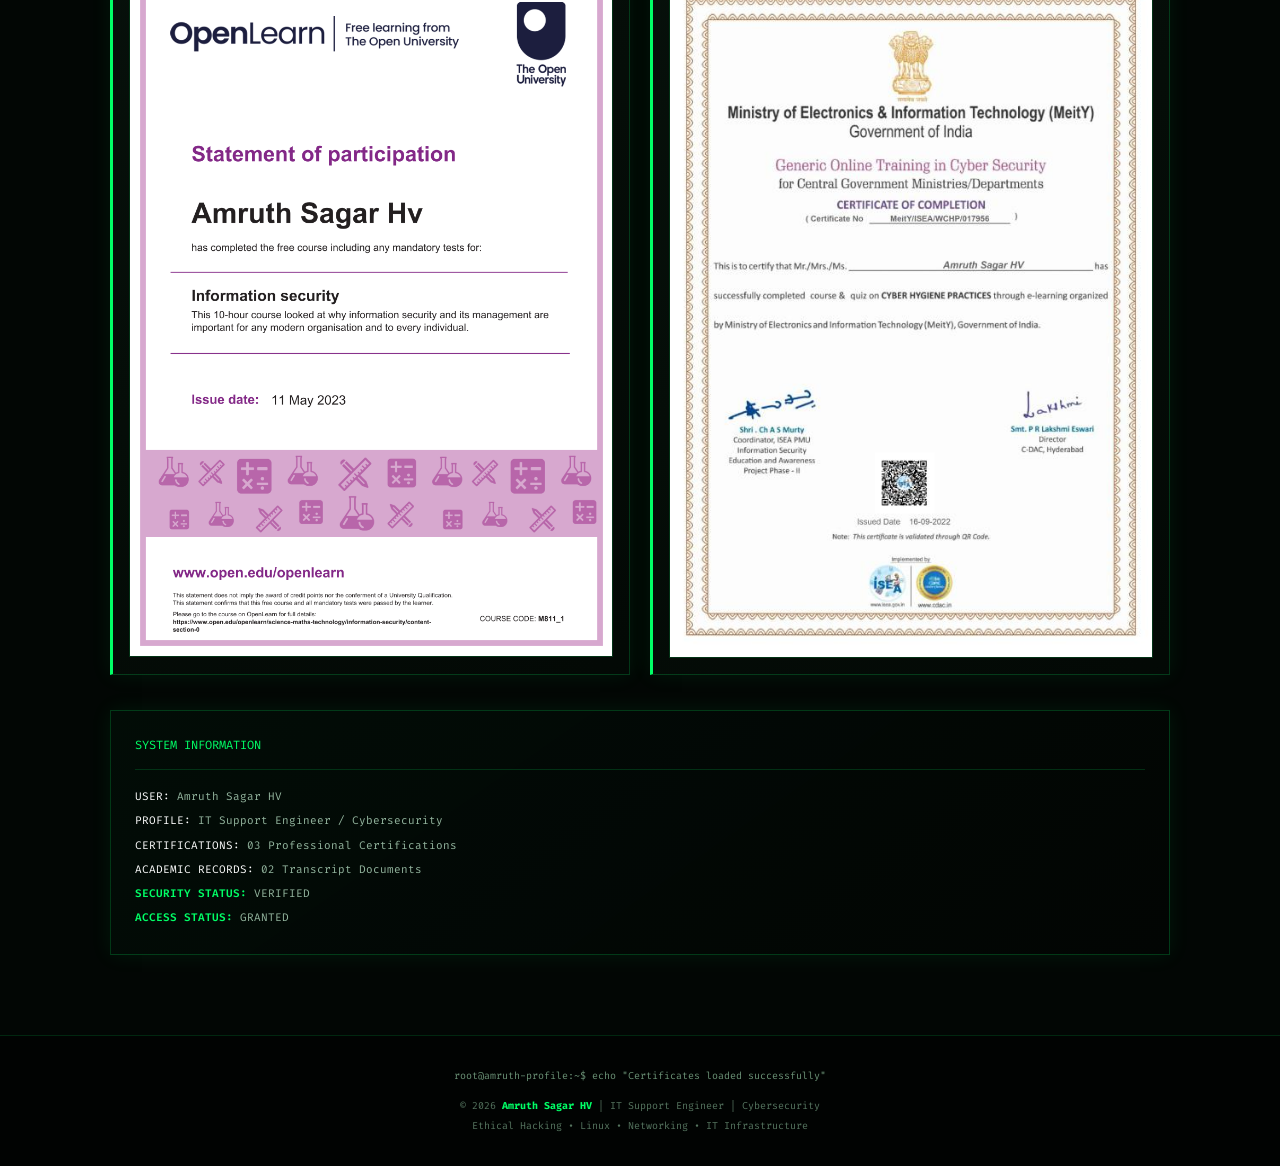
==== commit c0ab55ef: "Change image source from .jfif to .png format" ====
--- a/certificate.html
+++ b/certificate.html
@@ -2421,7 +2421,7 @@
 
 
                 <img
-                    src="Certificates/informationsecurity.jfif"
+                    src="Certificates/informationsecurity.png"
                     alt="Information Security Transcript"
                     loading="lazy"
                     tabindex="0"
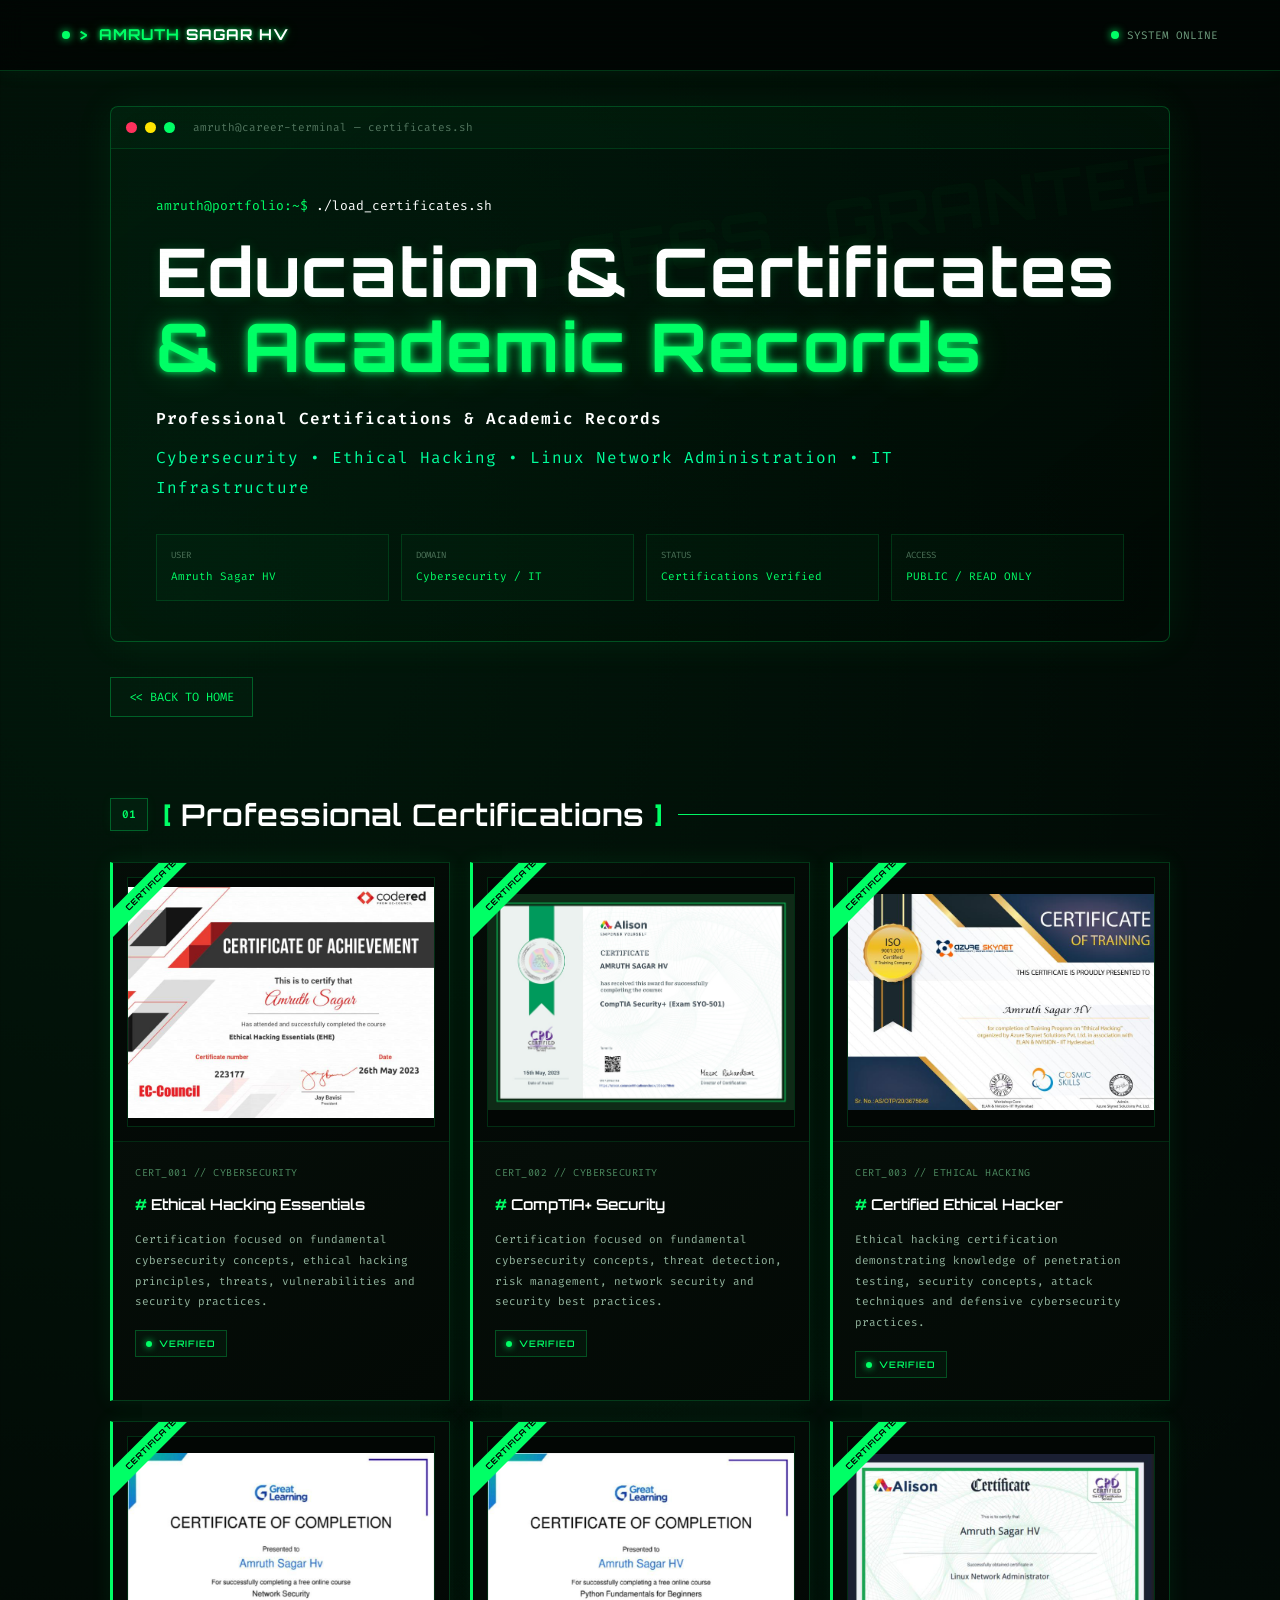
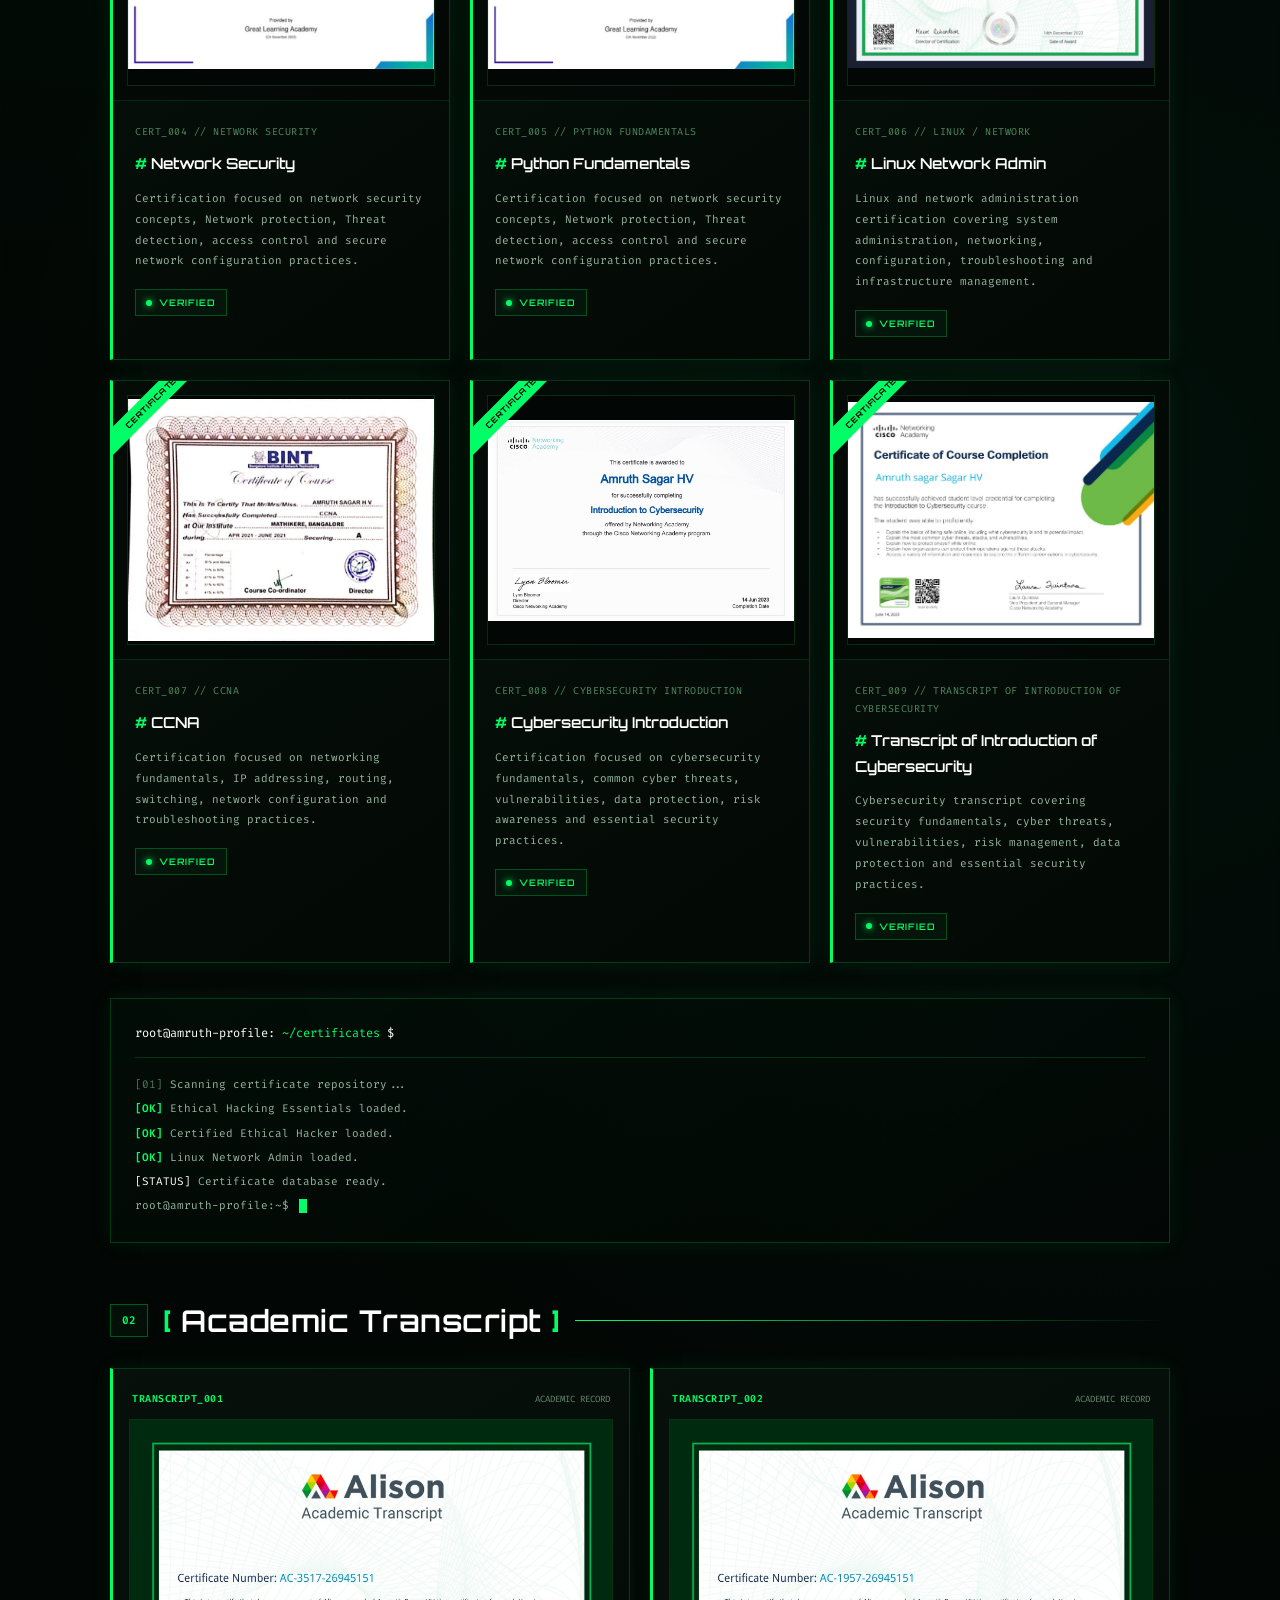
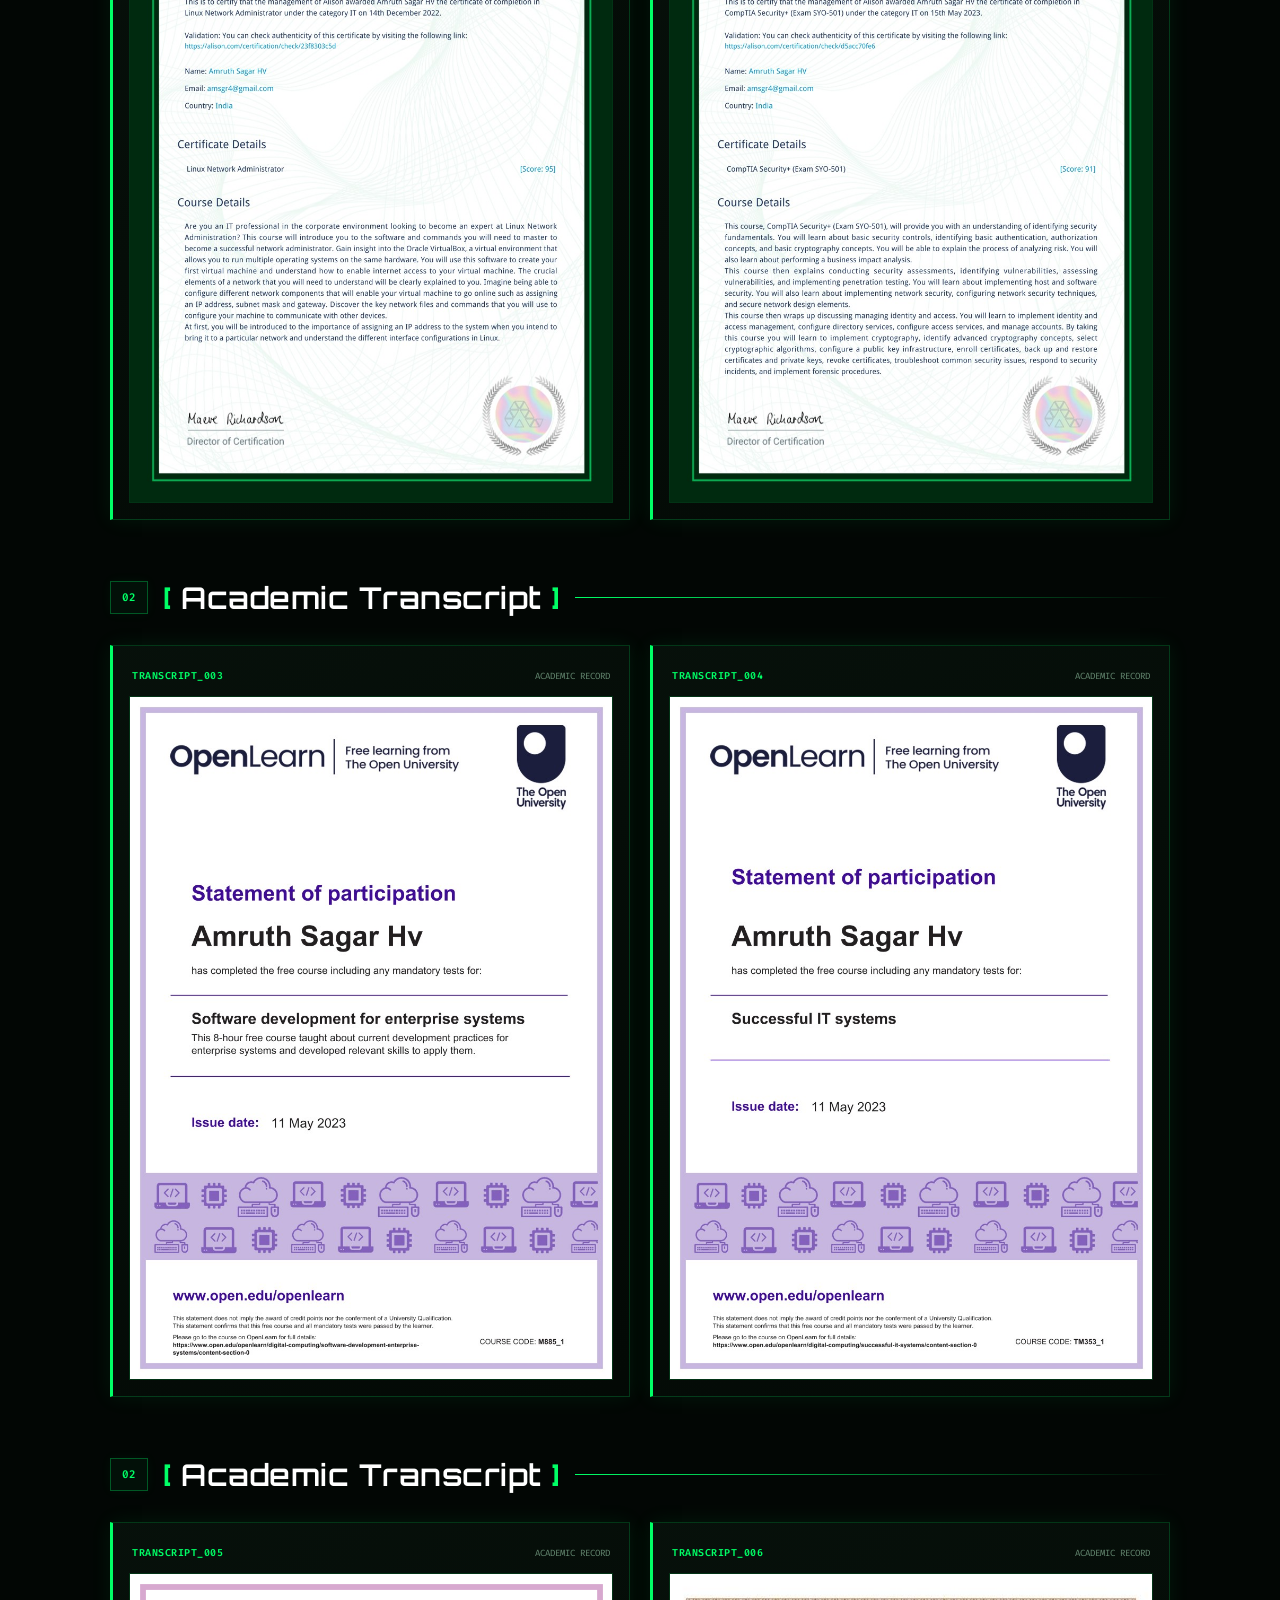
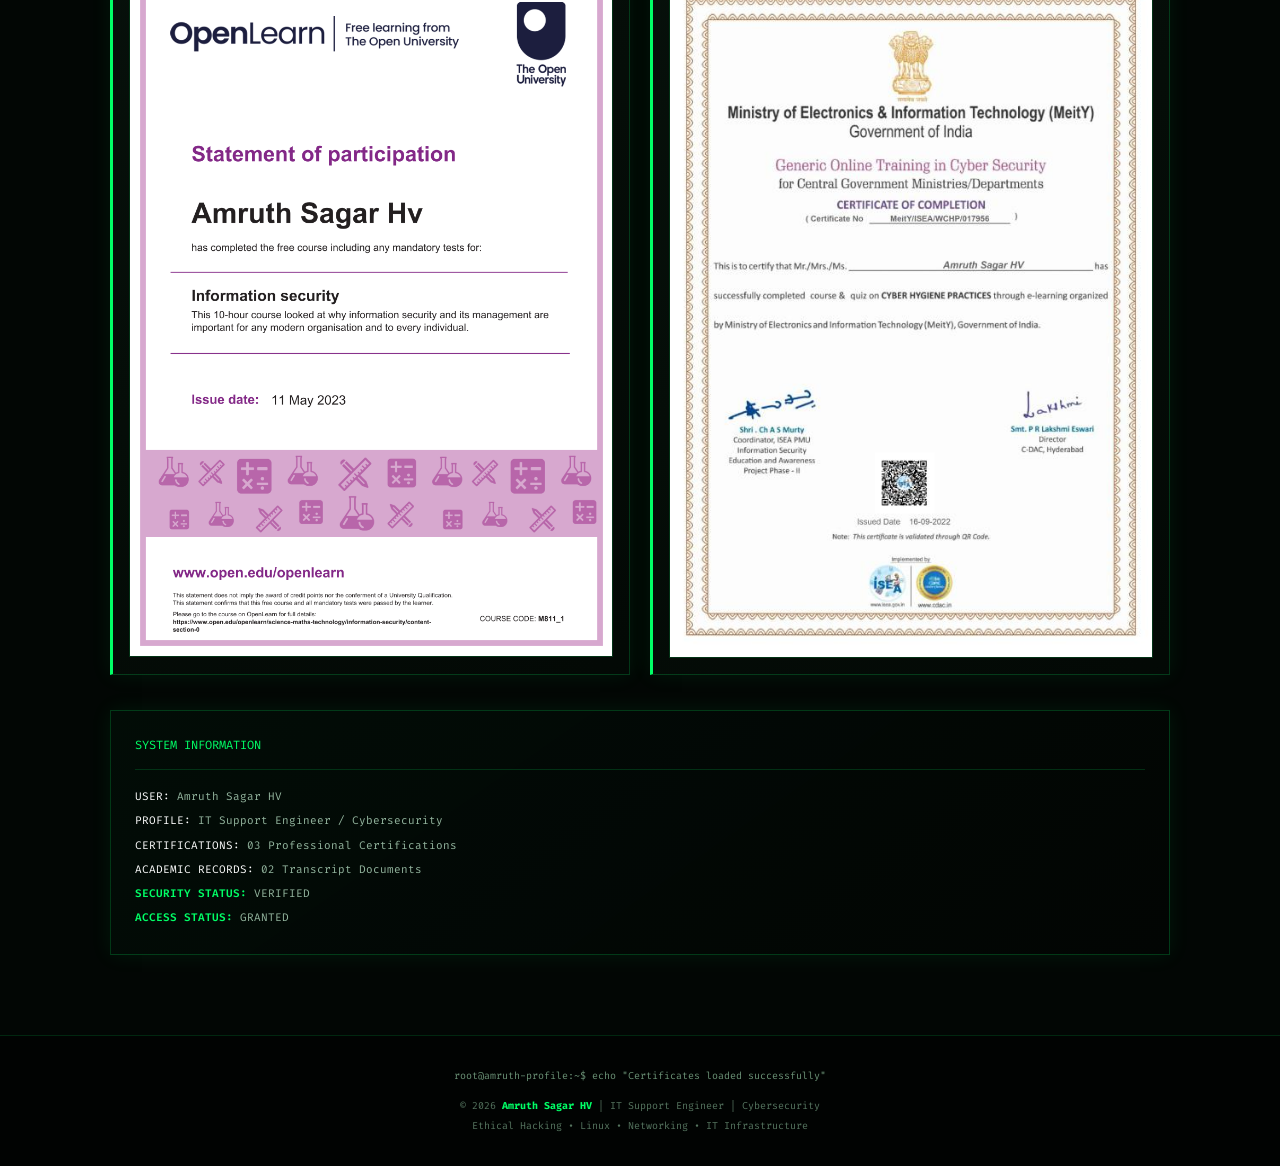
==== commit 49133c68: "Update heading to include 'Education & Certificates'" ====
--- a/certificate.html
+++ b/certificate.html
@@ -18,7 +18,7 @@
     <meta name="theme-color"
           content="#020604">
 
-    <title>Certificates | Amruth Sagar HV</title>
+    <title>Education & Certificates | Amruth Sagar HV</title>
 
     <!-- =========================================================
          GOOGLE FONTS
@@ -1564,7 +1564,7 @@
 
 
                 <h1>
-                    Certificates
+                    Education & Certificates
                     <span>& Academic Records</span>
                 </h1>
 
